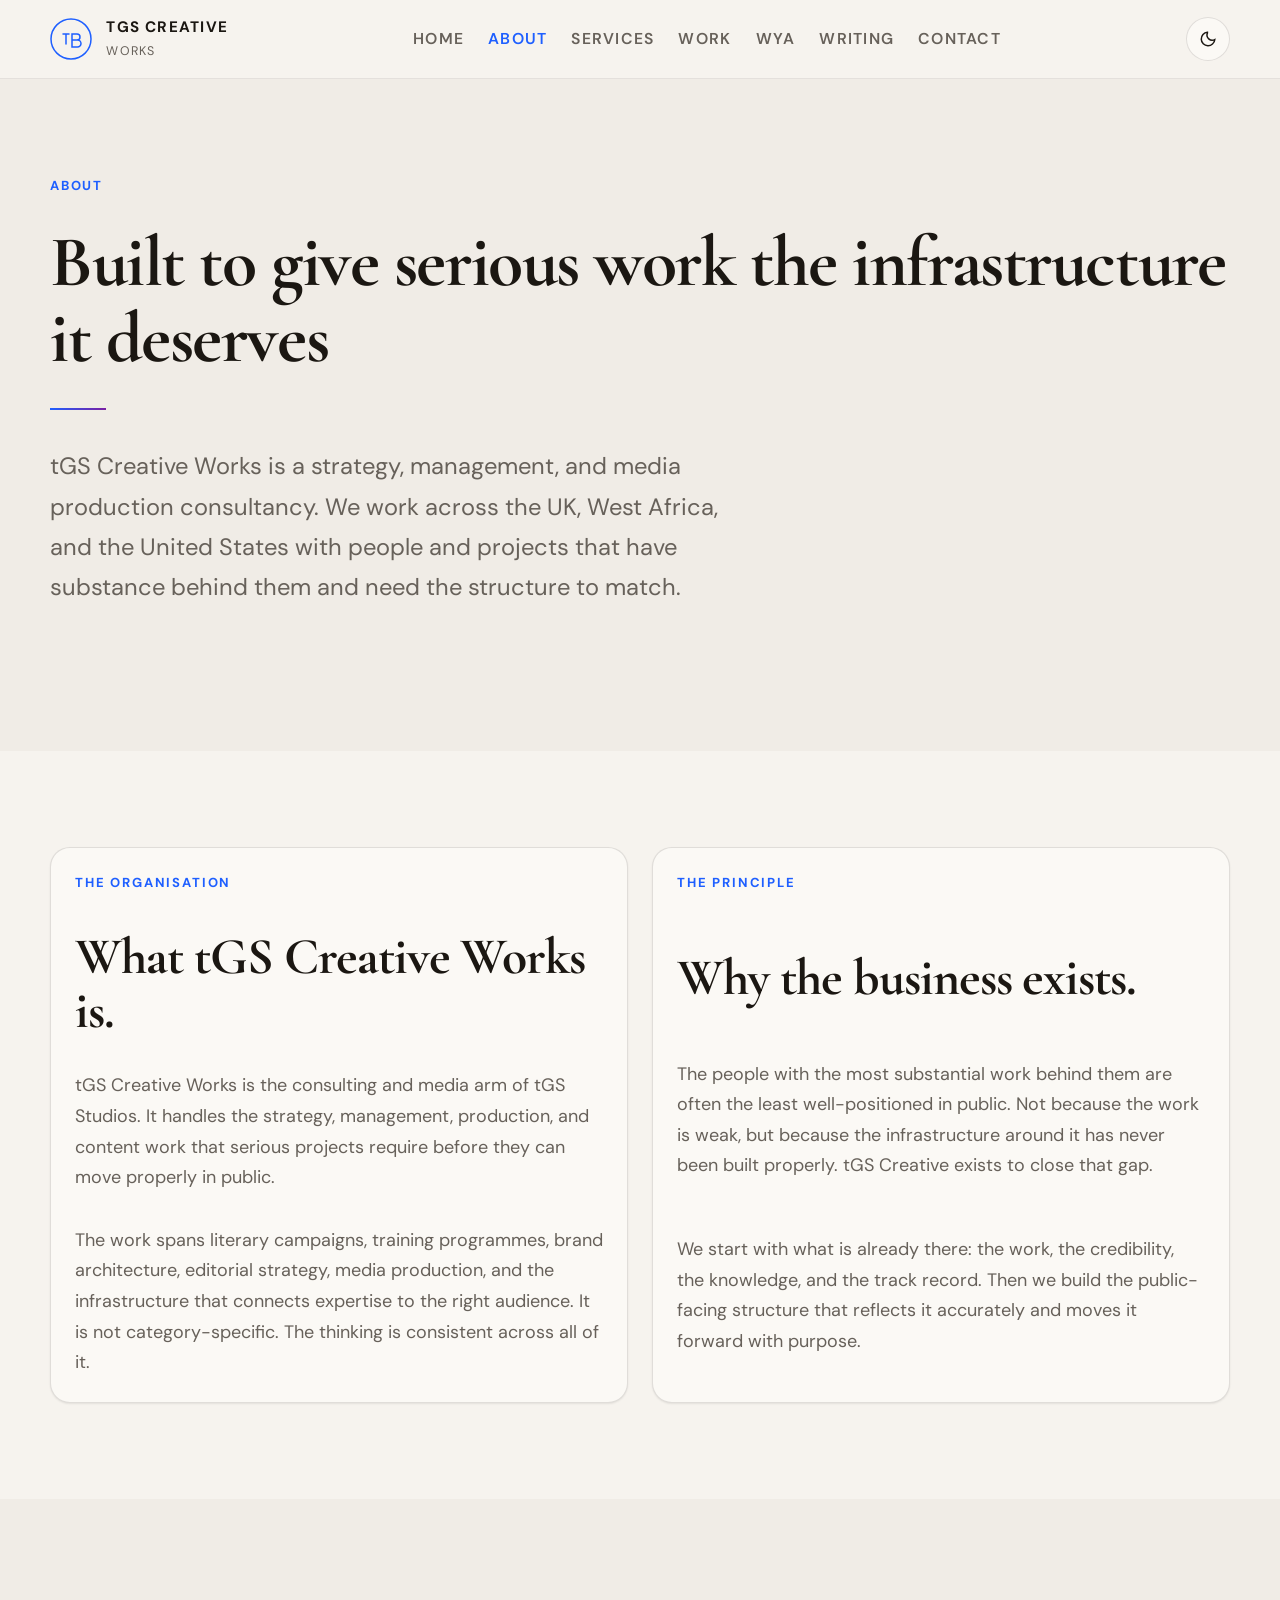
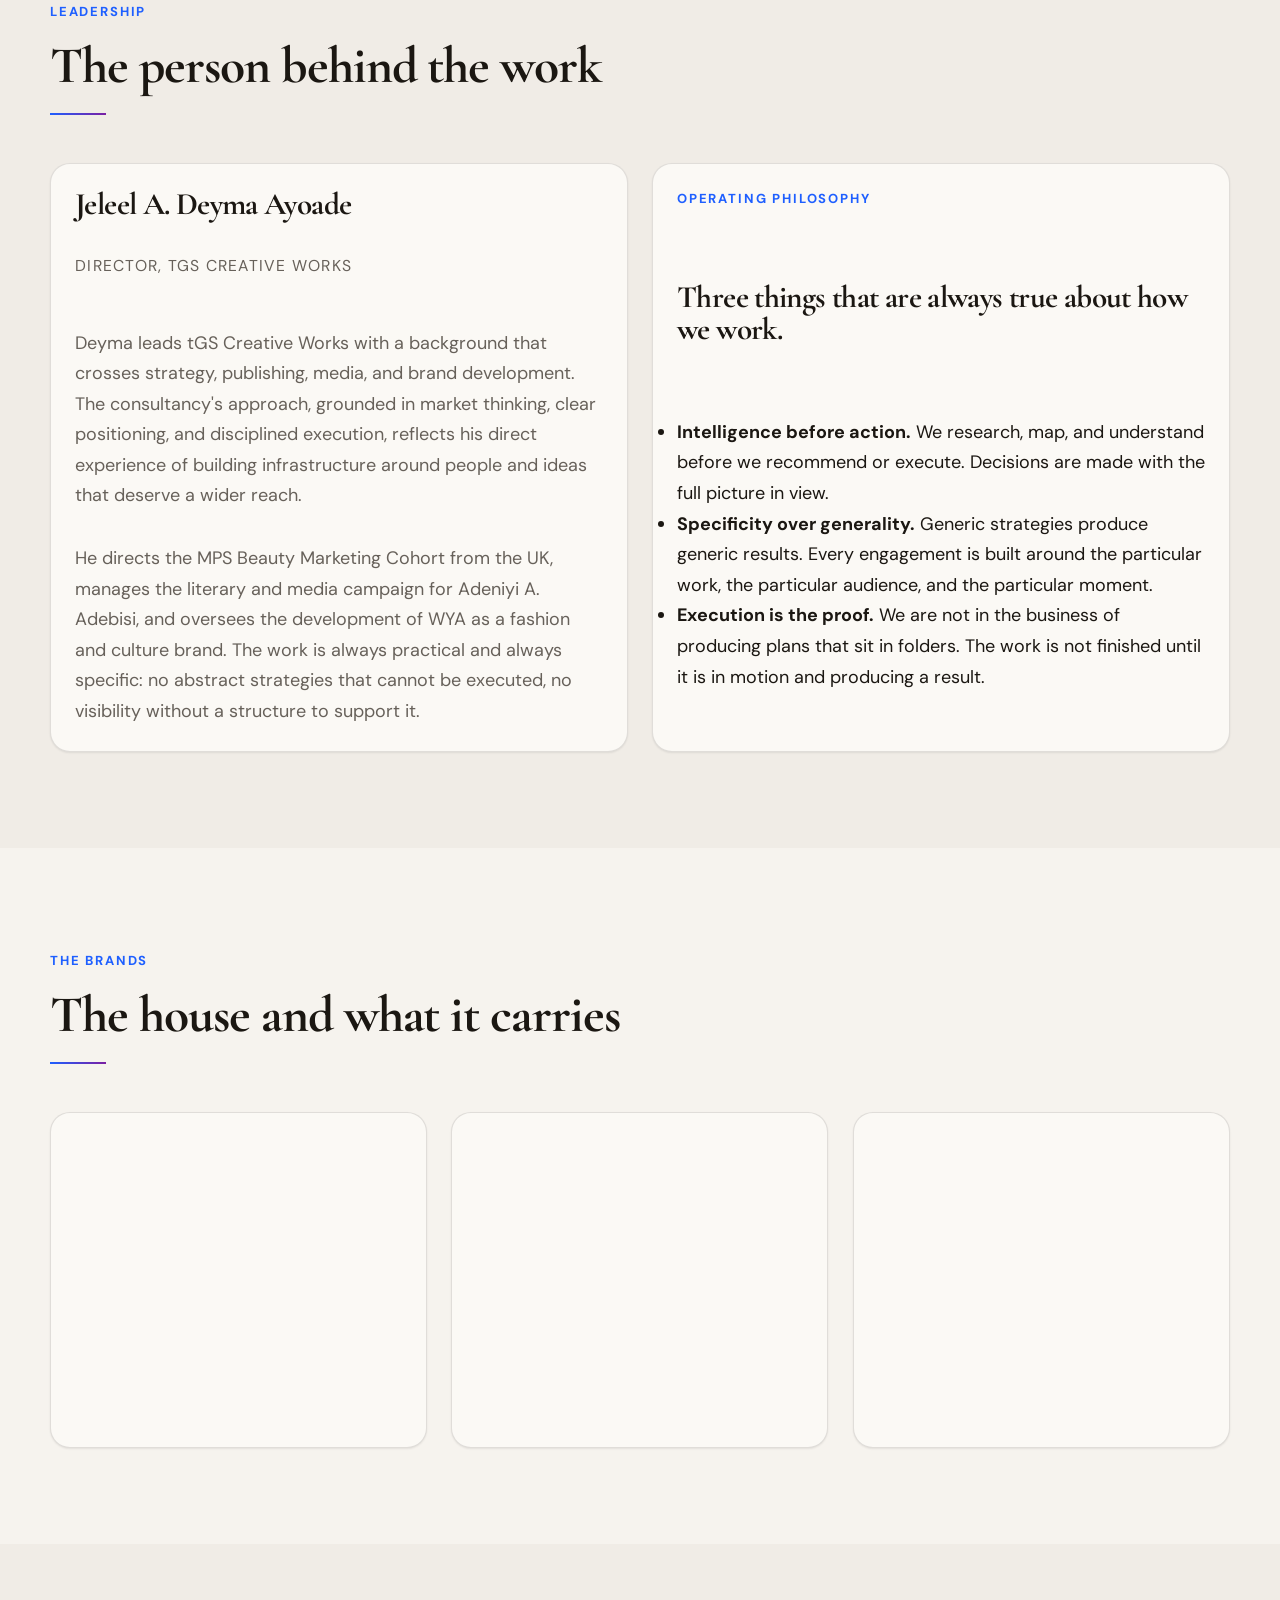
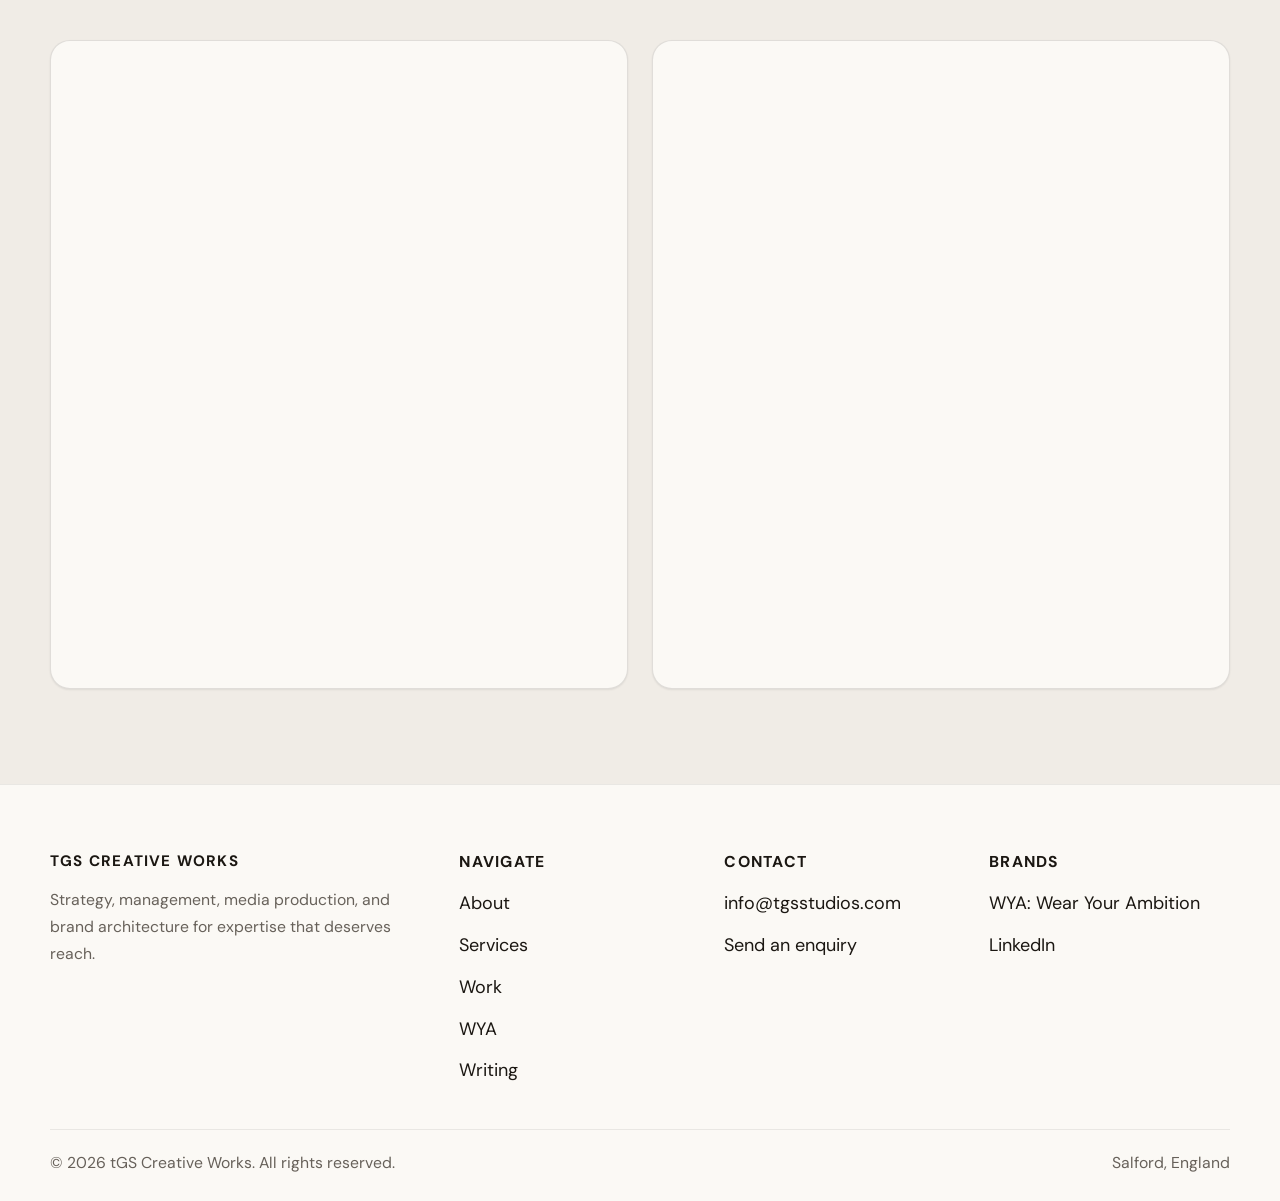
==== about.html @ 70ddad69 "Update about.html" ====
<!DOCTYPE html>
<html lang="en" data-theme="light">
<head>
  <meta charset="UTF-8">
  <meta name="viewport" content="width=device-width, initial-scale=1.0">
  <title>About — tGS Creative Works</title>
  <meta name="description" content="tGS Creative Works is a strategy, management, and media production consultancy built around serious work that deserves serious infrastructure.">
  <link rel="preconnect" href="https://fonts.googleapis.com">
  <link rel="preconnect" href="https://fonts.gstatic.com" crossorigin>
  <link href="https://fonts.googleapis.com/css2?family=Cormorant+Garamond:ital,wght@0,400;0,600;1,400&family=DM+Sans:wght@400;500;700&display=swap" rel="stylesheet">
  <link rel="stylesheet" href="style.css">
  <link rel="stylesheet" href="responsive.css">
</head>
<body>

  <a class="skip-link" href="#main">Skip to main content</a>

  <header class="site-header">
    <div class="container">
      <div class="nav-shell">
        <a class="brand" href="index.html" aria-label="tGS Creative Works home">
          <svg class="brand-mark" viewBox="0 0 42 42" fill="none" aria-hidden="true">
            <circle cx="21" cy="21" r="20" stroke="currentColor" stroke-width="1.5"/>
            <path d="M13 16h6M16 16v10M22 16h5a3 3 0 010 6h-5v-6zM22 22h5.5a3.5 3.5 0 010 7H22v-7z" stroke="currentColor" stroke-width="1.5" stroke-linecap="round"/>
          </svg>
          <div class="brand-text">
            <strong>tGS Creative</strong>
            <span>Works</span>
          </div>
        </a>
        <nav class="main-nav" data-site-nav aria-label="Primary navigation">
          <a href="index.html">Home</a>
          <a href="about.html" aria-current="page">About</a>
          <a href="services.html">Services</a>
          <a href="work.html">Work</a>
          <a href="wya.html">WYA</a>
          <a href="blog.html">Writing</a>
          <a href="contact.html">Contact</a>
        </nav>
        <div class="nav-row">
          <button class="icon-btn" data-theme-toggle aria-label="Toggle dark mode">
            <svg width="18" height="18" viewBox="0 0 24 24" fill="none" stroke="currentColor" stroke-width="2"><circle cx="12" cy="12" r="5"/><path d="M12 1v2M12 21v2M4.22 4.22l1.42 1.42M18.36 18.36l1.42 1.42M1 12h2M21 12h2M4.22 19.78l1.42-1.42M18.36 5.64l1.42-1.42"/></svg>
          </button>
          <button class="menu-toggle" data-menu-toggle aria-expanded="false" aria-label="Open menu">
            <svg width="20" height="20" viewBox="0 0 24 24" fill="none" stroke="currentColor" stroke-width="2"><line x1="3" y1="6" x2="21" y2="6"/><line x1="3" y1="12" x2="21" y2="12"/><line x1="3" y1="18" x2="21" y2="18"/></svg>
          </button>
        </div>
      </div>
    </div>
  </header>

  <main id="main">

    <section class="section surface-alt">
      <div class="container">
        <div class="section-head reveal">
          <span class="eyebrow">About</span>
          <h1>Built to give serious work the infrastructure it deserves</h1>
          <div class="divider"></div>
          <p class="lead">tGS Creative Works is a strategy, management, and media production consultancy. We work across the UK, West Africa, and the United States with people and projects that have substance behind them and need the structure to match.</p>
        </div>
      </div>
    </section>

    <section class="section">
      <div class="container">
        <div class="work-grid reveal">
          <div class="case-panel">
            <span class="eyebrow">The Organisation</span>
            <h2>What tGS Creative Works is.</h2>
            <p>tGS Creative Works is the consulting and media arm of tGS Studios. It handles the strategy, management, production, and content work that serious projects require before they can move properly in public.</p>
            <p>The work spans literary campaigns, training programmes, brand architecture, editorial strategy, media production, and the infrastructure that connects expertise to the right audience. It is not category-specific. The thinking is consistent across all of it.</p>
          </div>
          <div class="case-panel">
            <span class="eyebrow">The Principle</span>
            <h2>Why the business exists.</h2>
            <p>The people with the most substantial work behind them are often the least well-positioned in public. Not because the work is weak, but because the infrastructure around it has never been built properly. tGS Creative exists to close that gap.</p>
            <p>We start with what is already there: the work, the credibility, the knowledge, and the track record. Then we build the public-facing structure that reflects it accurately and moves it forward with purpose.</p>
          </div>
        </div>
      </div>
    </section>

    <section class="section surface-alt">
      <div class="container">
        <div class="reveal" style="margin-bottom: var(--space-12);">
          <span class="eyebrow">Leadership</span>
          <h2>The person behind the work</h2>
          <div class="divider"></div>
        </div>
        <div class="work-grid reveal">
          <div class="case-panel">
            <h3>Jeleel A. Deyma Ayoade</h3>
            <p style="font-size:var(--text-sm); color:var(--color-text-muted); text-transform:uppercase; letter-spacing:0.08em; margin-bottom:var(--space-4);">Director, tGS Creative Works</p>
            <p>Deyma leads tGS Creative Works with a background that crosses strategy, publishing, media, and brand development. The consultancy's approach, grounded in market thinking, clear positioning, and disciplined execution, reflects his direct experience of building infrastructure around people and ideas that deserve a wider reach.</p>
            <p>He directs the MPS Beauty Marketing Cohort from the UK, manages the literary and media campaign for Adeniyi A. Adebisi, and oversees the development of WYA as a fashion and culture brand. The work is always practical and always specific: no abstract strategies that cannot be executed, no visibility without a structure to support it.</p>
          </div>
          <div class="case-panel">
            <span class="eyebrow">Operating Philosophy</span>
            <h3>Three things that are always true about how we work.</h3>
            <ul class="service-list" style="margin-top:var(--space-4);">
              <li><strong>Intelligence before action.</strong> We research, map, and understand before we recommend or execute. Decisions are made with the full picture in view.</li>
              <li><strong>Specificity over generality.</strong> Generic strategies produce generic results. Every engagement is built around the particular work, the particular audience, and the particular moment.</li>
              <li><strong>Execution is the proof.</strong> We are not in the business of producing plans that sit in folders. The work is not finished until it is in motion and producing a result.</li>
            </ul>
          </div>
        </div>
      </div>
    </section>

    <section class="section">
      <div class="container">
        <div class="reveal" style="margin-bottom: var(--space-12);">
          <span class="eyebrow">The Brands</span>
          <h2>The house and what it carries</h2>
          <div class="divider"></div>
        </div>
        <div class="cards-3 reveal">
          <article class="post-card">
            <span class="eyebrow">The Consultancy</span>
            <h3>tGS Creative Works</h3>
            <p>Strategy, management, media production, and content infrastructure. The arm that builds the platform around the work and moves it into the right rooms.</p>
            <a href="services.html" class="card-link">See what we offer ›</a>
          </article>
          <article class="post-card">
            <span class="eyebrow">The Label</span>
            <h3>WYA: Wear Your Ambition</h3>
            <p>A fashion label built around one principle: execute. The philosophy is direct and self-defining. The standard is set by the person wearing it.</p>
            <a href="wya.html" class="card-link">Enter WYA ›</a>
          </article>
          <article class="post-card">
            <span class="eyebrow">The Writing</span>
            <h3>Essays and editorial</h3>
            <p>Long-form thinking on strategy, authority, markets, and the infrastructure behind serious work. Written from inside the practice, not outside it.</p>
            <a href="blog.html" class="card-link">Read the writing ›</a>
          </article>
        </div>
      </div>
    </section>

    <section class="section surface-alt">
      <div class="container">
        <div class="work-grid reveal">
          <div class="case-panel">
            <span class="eyebrow">Where We Operate</span>
            <h2>UK, West Africa, and the United States.</h2>
            <p>tGS Creative Works is based in Salford, England. Active engagements are currently running across the UK, Nigeria, and the United States, with the capacity to work in any context where strategy, management, or media production is needed.</p>
            <p>The work is not geography-dependent. The thinking travels.</p>
          </div>
          <div class="case-panel">
            <span class="eyebrow">Working With Us</span>
            <h2>A small number of engagements. Serious attention.</h2>
            <p>tGS Creative Works does not take on a large volume of clients at any one time. This is deliberate. The quality of the thinking and the depth of the engagement matter more than the quantity of the work.</p>
            <p>If you have a project that needs this kind of attention, the best first step is a direct conversation about the work, the goal, and what needs to change.</p>
            <a href="contact.html" class="btn btn-primary" style="margin-top:var(--space-6); display:inline-block;">Start that conversation</a>
          </div>
        </div>
      </div>
    </section>

  </main>

  <footer class="site-footer surface">
    <div class="container">
      <div class="footer-grid">
        <div class="footer-col">
          <strong style="display:block; margin-bottom:var(--space-3); font-size:0.95rem; letter-spacing:0.08em; text-transform:uppercase;">tGS Creative Works</strong>
          <p style="font-size:var(--text-sm);">Strategy, management, media production, and brand architecture for expertise that deserves reach.</p>
        </div>
        <div class="footer-col">
          <strong style="display:block; margin-bottom:var(--space-3); font-size:var(--text-sm); text-transform:uppercase; letter-spacing:0.08em;">Navigate</strong>
          <a href="about.html">About</a>
          <a href="services.html">Services</a>
          <a href="work.html">Work</a>
          <a href="wya.html">WYA</a>
          <a href="blog.html">Writing</a>
        </div>
        <div class="footer-col">
          <strong style="display:block; margin-bottom:var(--space-3); font-size:var(--text-sm); text-transform:uppercase; letter-spacing:0.08em;">Contact</strong>
          <a href="mailto:info@tgsstudios.com">info@tgsstudios.com</a>
          <a href="contact.html">Send an enquiry</a>
        </div>
        <div class="footer-col">
          <strong style="display:block; margin-bottom:var(--space-3); font-size:var(--text-sm); text-transform:uppercase; letter-spacing:0.08em;">Brands</strong>
          <a href="wya.html">WYA: Wear Your Ambition</a>
          <a href="https://www.linkedin.com/company/118834600" target="_blank" rel="noopener noreferrer">LinkedIn</a>
        </div>
      </div>
      <div class="footer-base">
        <p>&#169; <span data-year></span> tGS Creative Works. All rights reserved.</p>
        <p>Salford, England</p>
      </div>
    </div>
  </footer>

  <script src="business-data.js" defer></script>
</body>
</html>
---- style.css ----
:root,
[data-theme="light"] {
  --text-xs: clamp(0.75rem, 0.72rem + 0.12vw, 0.875rem);
  --text-sm: clamp(0.875rem, 0.84rem + 0.18vw, 1rem);
  --text-base: clamp(1rem, 0.97rem + 0.2vw, 1.125rem);
  --text-lg: clamp(1.125rem, 1rem + 0.6vw, 1.5rem);
  --text-xl: clamp(1.5rem, 1.2rem + 1.1vw, 2.25rem);
  --text-2xl: clamp(2rem, 1.3rem + 2.4vw, 3.75rem);
  --text-3xl: clamp(2.6rem, 1.3rem + 4vw, 5.2rem);

  --space-1: 0.25rem;
  --space-2: 0.5rem;
  --space-3: 0.75rem;
  --space-4: 1rem;
  --space-5: 1.25rem;
  --space-6: 1.5rem;
  --space-8: 2rem;
  --space-10: 2.5rem;
  --space-12: 3rem;
  --space-16: 4rem;
  --space-20: 5rem;
  --space-24: 6rem;

  --color-bg: #f6f3ee;
  --color-surface: #fbf9f5;
  --color-surface-2: #f0ece6;
  --color-surface-alt: #ebe4db;
  --color-text: #1b1712;
  --color-text-muted: #67615a;
  --color-text-faint: #8c857d;
  --color-border: rgba(27, 23, 18, 0.12);
  --color-divider: rgba(27, 23, 18, 0.08);
  
  /* New Brand Colors - Electric Blue & Deep Purple */
  --color-primary: #1E5FFF;
  --color-primary-hover: #0D47A1;
  --color-primary-soft: #D4E4FF;
  --color-secondary: #7B1FA2;
  --color-secondary-hover: #5B0E7D;
  --color-secondary-soft: #E8D4F0;
  
  /* Depth & Stealth - Charcoal/Gray */
  --color-depth: #2A2A2A;
  --color-depth-light: #3A3A3A;
  
  --color-ink: #0D0D0D;
  --color-success: #2d6a4f;
  --shadow-sm: 0 1px 2px rgba(13, 13, 13, 0.08);
  --shadow-md: 0 12px 28px rgba(13, 13, 13, 0.12);
  --shadow-lg: 0 28px 70px rgba(13, 13, 13, 0.16);
  --shadow-depth: 0 20px 40px rgba(13, 13, 13, 0.2), inset 0 1px 0 rgba(255, 255, 255, 0.1);
  --radius-sm: 0.4rem;
  --radius-md: 0.85rem;
  --radius-lg: 1.25rem;
  --radius-xl: 1.75rem;
  --radius-full: 999px;
  --content: 1180px;
  --content-narrow: 760px;
  --font-display: 'Cormorant Garamond', Georgia, serif;
  --font-body: 'DM Sans', Inter, sans-serif;
  --transition: 180ms cubic-bezier(0.16, 1, 0.3, 1);
}

[data-theme="dark"] {
  --color-bg: #0A0A0A;
  --color-surface: #141414;
  --color-surface-2: #1F1F1F;
  --color-surface-alt: #282828;
  --color-text: #F5F5F5;
  --color-text-muted: #B8B8B8;
  --color-text-faint: #808080;
  --color-border: rgba(245, 245, 245, 0.12);
  --color-divider: rgba(245, 245, 245, 0.08);
  
  /* Vibrant in Dark Mode */
  --color-primary: #4A8FFF;
  --color-primary-hover: #6BA3FF;
  --color-primary-soft: rgba(74, 143, 255, 0.15);
  --color-secondary: #A855C4;
  --color-secondary-hover: #C084D9;
  --color-secondary-soft: rgba(168, 85, 196, 0.15);
  
  /* Charcoal for depth */
  --color-depth: #1A1A1A;
  --color-depth-light: #242424;
  
  --color-ink: #F5F5F5;
  --shadow-sm: 0 1px 2px rgba(0, 0, 0, 0.4);
  --shadow-md: 0 14px 34px rgba(0, 0, 0, 0.5);
  --shadow-lg: 0 28px 74px rgba(0, 0, 0, 0.6);
  --shadow-depth: 0 20px 40px rgba(0, 0, 0, 0.7), inset 0 1px 0 rgba(255, 255, 255, 0.08);
}

* { box-sizing: border-box; margin: 0; padding: 0; }
html { scroll-behavior: smooth; }
body {
  min-height: 100vh;
  background: var(--color-bg);
  color: var(--color-text);
  font-family: var(--font-body);
  font-size: var(--text-base);
  line-height: 1.7;
  -webkit-font-smoothing: antialiased;
  text-rendering: optimizeLegibility;
}
img, svg { display: block; max-width: 100%; }
a { color: inherit; text-decoration: none; }
button, input, select, textarea { font: inherit; color: inherit; }
button { border: 0; background: none; cursor: pointer; }
input, textarea, select {
  width: 100%;
  border: 1px solid var(--color-border);
  background: var(--color-surface);
  border-radius: var(--radius-md);
  padding: 0.95rem 1rem;
}
textarea { min-height: 160px; resize: vertical; }
:focus-visible {
  outline: 2px solid var(--color-primary);
  outline-offset: 3px;
}
::selection {
  background: color-mix(in srgb, var(--color-primary) 25%, transparent);
}

.skip-link {
  position: absolute;
  left: -999px;
  top: var(--space-4);
  background: var(--color-ink);
  color: var(--color-bg);
  padding: var(--space-3) var(--space-4);
  z-index: 1000;
}
.skip-link:focus { left: var(--space-4); }

.container {
  width: min(calc(100% - 2rem), var(--content));
  margin-inline: auto;
}
.narrow { width: min(calc(100% - 2rem), var(--content-narrow)); margin-inline: auto; }
.section { padding: clamp(var(--space-16), 10vw, var(--space-24)) 0; }
.section-tight { padding: clamp(var(--space-10), 7vw, var(--space-16)) 0; }
.surface { background: var(--color-surface); }
.surface-alt { background: var(--color-surface-2); }
.grid { display: grid; gap: var(--space-8); }
.eyebrow {
  display: inline-block;
  margin-bottom: var(--space-4);
  font-size: var(--text-xs);
  letter-spacing: 0.14em;
  text-transform: uppercase;
  color: var(--color-primary);
  font-weight: 700;
}
.display, h1, h2, h3, h4 {
  font-family: var(--font-display);
  line-height: 1.05;
  letter-spacing: -0.02em;
}
h1 { font-size: var(--text-3xl); }
h2 { font-size: var(--text-2xl); }
h3 { font-size: clamp(1.4rem, 1.15rem + 1vw, 2rem); }
h4 { font-size: 1.15rem; }
p { max-width: 70ch; color: var(--color-text-muted); }
.lead { font-size: var(--text-lg); max-width: 42rem; }
.muted { color: var(--color-text-muted); }
.faint { color: var(--color-text-faint); }
.text-ink { color: var(--color-text); }
.divider {
  width: 3.5rem;
  height: 2px;
  background: linear-gradient(90deg, var(--color-primary), var(--color-secondary));
  margin: var(--space-5) 0 var(--space-6);
}

.site-header {
  position: sticky;
  top: 0;
  z-index: 40;
  border-bottom: 1px solid var(--color-divider);
  background: color-mix(in srgb, var(--color-bg) 88%, transparent);
  backdrop-filter: blur(14px);
}
.nav-shell {
  display: flex;
  align-items: center;
  justify-content: space-between;
  min-height: 78px;
  gap: var(--space-5);
}
.brand {
  display: inline-flex;
  align-items: center;
  gap: 0.9rem;
  color: var(--color-text);
}
.brand-mark {
  width: 42px;
  height: 42px;
  color: var(--color-primary);
  flex: 0 0 auto;
}
.brand-text strong {
  display: block;
  font-size: 0.95rem;
  letter-spacing: 0.08em;
  text-transform: uppercase;
}
.brand-text span {
  display: block;
  font-size: 0.78rem;
  color: var(--color-text-muted);
  letter-spacing: 0.1em;
  text-transform: uppercase;
}
.nav-row {
  display: flex;
  align-items: center;
  gap: var(--space-4);
}
.main-nav {
  display: flex;
  align-items: center;
  gap: clamp(0.75rem, 2vw, 1.5rem);
}
.main-nav a {
  font-size: var(--text-sm);
  letter-spacing: 0.08em;
  text-transform: uppercase;
  color: var(--color-text-muted);
  font-weight: 600;
}
.main-nav a[aria-current="page"],
.main-nav a:hover { color: var(--color-primary); }
.icon-btn,
.menu-toggle {
  display: inline-flex;
  align-items: center;
  justify-content: center;
  width: 44px;
  height: 44px;
  border-radius: var(--radius-full);
  border: 1px solid var(--color-border);
  background: var(--color-surface);
}
.menu-toggle { display: none; }

.btn-row { display: flex; gap: var(--space-4); flex-wrap: wrap; }
.btn {
  display: inline-flex;
  align-items: center;
  justify-content: center;
  gap: 0.6rem;
  min-height: 48px;
  padding: 0.85rem 1.35rem;
  border-radius: var(--radius-full);
  border: 1px solid transparent;
  font-size: var(--text-sm);
  letter-spacing: 0.08em;
  text-transform: uppercase;
  font-weight: 700;
  transition: transform var(--transition), background var(--transition), border-color var(--transition), color var(--transition), box-shadow var(--transition);
}
.btn:hover { transform: translateY(-2px); }
.btn-primary {
  background: linear-gradient(135deg, var(--color-primary), var(--color-secondary));
  color: #fff;
  box-shadow: 0 10px 25px rgba(30, 95, 255, 0.2);
}
.btn-primary:hover { 
  box-shadow: 0 15px 35px rgba(30, 95, 255, 0.3);
}
.btn-secondary {
  border-color: var(--color-border);
  background: var(--color-surface);
  color: var(--color-text);
}
.btn-secondary:hover {
  border-color: var(--color-primary);
  color: var(--color-primary);
}
.btn-ghost {
  padding-inline: 0;
  min-height: auto;
  border-radius: 0;
  border: 0;
  color: var(--color-primary);
}

.hero {
  position: relative;
  overflow: clip;
}
.hero::before {
  content: "";
  position: absolute;
  inset: 0;
  background:
    radial-gradient(circle at top right, color-mix(in srgb, var(--color-primary) 12%, transparent), transparent 34%),
    radial-gradient(circle at bottom left, color-mix(in srgb, var(--color-secondary) 8%, transparent), transparent 40%),
    linear-gradient(135deg, transparent 30%, color-mix(in srgb, var(--color-primary) 6%, transparent) 100%);
  pointer-events: none;
}
.hero-inner {
  display: grid;
  grid-template-columns: 1.15fr 0.85fr;
  gap: clamp(var(--space-8), 5vw, var(--space-16));
  align-items: end;
}
.hero-copy p:last-of-type { margin-bottom: var(--space-8); }
.hero-card,
.card,
.panel,
.quote-panel,
.case-panel,
.contact-card,
.value-card,
.post-card,
.brand-card,
.info-card,
.season-card,
.practice-card {
  border: 1px solid var(--color-border);
  border-radius: var(--radius-lg);
  background: var(--color-surface);
  box-shadow: var(--shadow-sm);
  transition: box-shadow var(--transition), border-color var(--transition), transform var(--transition);
}
.hero-card:hover,
.card:hover,
.panel:hover,
.case-panel:hover,
.post-card:hover,
.brand-card:hover,
.season-card:hover,
.practice-card:hover {
  border-color: var(--color-primary);
  box-shadow: var(--shadow-depth);
  transform: translateY(-4px);
}
.hero-card {
  padding: var(--space-8);
  display: grid;
  gap: var(--space-5);
}
.hero-tag {
  display: inline-flex;
  width: fit-content;
  padding: 0.4rem 0.75rem;
  border-radius: var(--radius-full);
  background: var(--color-primary-soft);
  color: var(--color-primary);
  font-size: var(--text-xs);
  letter-spacing: 0.12em;
  text-transform: uppercase;
  font-weight: 700;
}
.stat-grid {
  display: grid;
  grid-template-columns: repeat(3, 1fr);
  gap: var(--space-4);
  padding-top: var(--space-5);
  border-top: 1px solid var(--color-divider);
}
.stat-grid strong {
  display: block;
  font-family: var(--font-display);
  font-size: 2rem;
  color: var(--color-primary);
}
.stat-grid span {
  font-size: var(--text-xs);
  color: var(--color-text-faint);
  letter-spacing: 0.08em;
  text-transform: uppercase;
}

.section-head {
  display: grid;
  gap: var(--space-3);
  margin-bottom: clamp(var(--space-8), 6vw, var(--space-12));
}
.section-head p { max-width: 44rem; }
.cards-3,
.cards-2,
.work-grid,
.footer-grid,
.posts-grid,
.contact-grid,
.metrics-grid,
.values-grid,
.brand-grid,
.service-grid,
.dual-grid,
.seasons-grid,
.practice-grid {
  display: grid;
  gap: var(--space-6);
}
.cards-3 { grid-template-columns: repeat(3, minmax(0, 1fr)); }
.cards-2,
.work-grid,
.contact-grid,
.dual-grid,
.brand-grid,
.service-grid { grid-template-columns: repeat(2, minmax(0, 1fr)); }
.metrics-grid { grid-template-columns: repeat(3, minmax(0, 1fr)); }
.values-grid { grid-template-columns: repeat(3, minmax(0, 1fr)); }
.posts-grid { grid-template-columns: repeat(3, minmax(0, 1fr)); }
.seasons-grid { grid-template-columns: repeat(auto-fit, minmax(320px, 1fr)); }
.practice-grid { grid-template-columns: repeat(2, minmax(0, 1fr)); }
.footer-grid { grid-template-columns: 1.6fr 1fr 1fr 1fr; }
.card,
.panel,
.case-panel,
.contact-card,
.value-card,
.post-card,
.brand-card,
.info-card,
.season-card,
.practice-card { padding: var(--space-6); }
.card-number,
.metric-number,
.season-number {
  display: block;
  margin-bottom: var(--space-2);
  background: linear-gradient(135deg, var(--color-primary), var(--color-secondary));
  -webkit-background-clip: text;
  -webkit-text-fill-color: transparent;
  background-clip: text;
  font-family: var(--font-display);
  font-size: 2.5rem;
}
.metric-number { font-size: 3.25rem; }
.season-number { font-size: 3rem; opacity: 0.5; }
.card p,
.panel p,
.case-panel p,
.post-card p,
.brand-card p,
.value-card p,
.info-card p,
.season-card p,
.practice-card p { margin-top: var(--space-3); }
.card-link {
  display: inline-flex;
  align-items: center;
  gap: 0.5rem;
  margin-top: var(--space-4);
  color: var(--color-primary);
  font-size: var(--text-sm);
  letter-spacing: 0.08em;
  text-transform: uppercase;
  font-weight: 700;
  transition: color var(--transition);
}
.card-link:hover { color: var(--color-secondary); }

/* WYA-Specific Styles */
.seasons-intro {
  display: grid;
  gap: var(--space-5);
  margin-top: var(--space-8);
  padding: var(--space-8);
  border: 1px solid var(--color-border);
  border-radius: var(--radius-lg);
  background: color-mix(in srgb, var(--color-primary) 3%, var(--color-surface));
}

.season-card {
  padding: var(--space-8);
  display: grid;
  gap: var(--space-4);
}

.season-header {
  display: grid;
  gap: var(--space-2);
  padding-bottom: var(--space-4);
  border-bottom: 2px solid var(--color-primary);
}

.season-header h3 {
  margin: 0;
  font-size: var(--text-xl);
  color: var(--color-text);
}

.season-tagline {
  color: var(--color-primary);
  font-size: var(--text-sm);
  font-weight: 600;
  letter-spacing: 0.08em;
  text-transform: uppercase;
}

.season-main {
  font-size: var(--text-base);
  color: var(--color-text);
  line-height: 1.8;
  margin: 0;
}

.season-details {
  display: grid;
  gap: var(--space-3);
  padding-top: var(--space-4);
}

.season-intuitive {
  margin: 0;
  color: var(--color-text-muted);
  padding: var(--space-4);
  border-left: 3px solid var(--color-primary);
  background: color-mix(in srgb, var(--color-primary) 5%, var(--color-surface));
  border-radius: 0 var(--radius-md) var(--radius-md) 0;
}

.season-intuitive strong {
  color: var(--color-text);
}

.season-simplified {
  margin: 0;
  color: var(--color-text-faint);
  font-size: var(--text-sm);
}

.season-simplified em {
  color: var(--color-primary);
  font-style: normal;
  font-weight: 600;
}

.practice-card {
  padding: var(--space-6);
  display: grid;
  gap: var(--space-3);
}

.practice-card h3 {
  margin: 0;
  color: var(--color-text);
  font-size: var(--text-lg);
}

.practice-card p {
  margin: 0;
}

.insight-strip {
  border-top: 1px solid var(--color-divider);
  border-bottom: 1px solid var(--color-divider);
  background: var(--color-surface);
}
.metric { text-align: center; padding: var(--space-6); }
.metric span { color: var(--color-text-faint); font-size: var(--text-sm); text-transform: uppercase; letter-spacing: 0.08em; }

.page-hero {
  padding: clamp(var(--space-16), 9vw, var(--space-24)) 0 var(--space-12);
  border-bottom: 1px solid var(--color-divider);
}
.page-hero p { max-width: 46rem; }

.split-copy {
  display: grid;
  gap: var(--space-5);
  align-content: start;
}
.quote-panel {
  padding: clamp(var(--space-8), 5vw, var(--space-12));
  background: linear-gradient(180deg, var(--color-surface), var(--color-surface-2));
  border: 2px solid var(--color-border);
}
.quote-panel blockquote {
  font-family: var(--font-display);
  font-size: clamp(1.8rem, 1.3rem + 2vw, 2.8rem);
  line-height: 1.2;
  color: var(--color-text);
}
.quote-panel footer {
  margin-top: var(--space-4);
  color: var(--color-text-faint);
  text-transform: uppercase;
  letter-spacing: 0.08em;
  font-size: var(--text-xs);
}
.value-list {
  display: grid;
  gap: var(--space-4);
}
.value-list li {
  list-style: none;
  padding: var(--space-4) var(--space-5);
  border-left: 3px solid var(--color-primary);
  background: color-mix(in srgb, var(--color-primary) 7%, var(--color-surface));
  border-radius: 0 var(--radius-md) var(--radius-md) 0;
}
.value-list strong { display: block; color: var(--color-text); margin-bottom: 0.25rem; }

.service-block {
  padding: clamp(var(--space-8), 6vw, var(--space-12));
  border-radius: var(--radius-xl);
  border: 1px solid var(--color-border);
  background: var(--color-surface);
  box-shadow: var(--shadow-sm);
}
.service-block + .service-block { margin-top: var(--space-8); }
.service-top {
  display: grid;
  grid-template-columns: 1.15fr 0.85fr;
  gap: var(--space-8);
  align-items: start;
}
.service-meta {
  display: grid;
  gap: var(--space-4);
}
.callout {
  padding: var(--space-6);
  border-radius: var(--radius-lg);
  background: linear-gradient(180deg, var(--color-surface-2), var(--color-surface));
  border: 1px solid var(--color-border);
}
.callout .label {
  color: var(--color-primary);
  text-transform: uppercase;
  letter-spacing: 0.1em;
  font-size: var(--text-xs);
  font-weight: 700;
}
.callout p:last-child { margin-top: var(--space-3); }

.case-panel {
  display: grid;
  gap: var(--space-5);
}
.case-meta,
.tag-row {
  display: flex;
  gap: var(--space-3);
  flex-wrap: wrap;
}
.tag {
  display: inline-flex;
  align-items: center;
  min-height: 34px;
  padding: 0.35rem 0.75rem;
  border-radius: var(--radius-full);
  background: var(--color-primary-soft);
  color: var(--color-primary);
  font-size: var(--text-xs);
  letter-spacing: 0.08em;
  text-transform: uppercase;
  font-weight: 700;
}
.case-results {
  display: grid;
  grid-template-columns: repeat(4, minmax(0, 1fr));
  gap: var(--space-4);
}
.case-results div {
  padding: var(--space-4);
  border-radius: var(--radius-md);
  background: var(--color-surface-2);
  border: 1px solid var(--color-divider);
}
.case-results strong {
  display: block;
  font-size: 1.65rem;
  color: var(--color-primary);
  font-family: var(--font-display);
}
.case-steps {
  display: grid;
  gap: var(--space-4);
}
.case-steps li {
  list-style: none;
  padding: var(--space-4) 0;
  border-top: 1px solid var(--color-divider);
}
.case-steps li:first-child { border-top: 0; }
.case-steps strong { display: block; color: var(--color-text); margin-bottom: 0.35rem; }

.wya-hero {
  background:
    radial-gradient(circle at top right, color-mix(in srgb, var(--color-primary) 12%, transparent), transparent 36%),
    radial-gradient(circle at bottom left, color-mix(in srgb, var(--color-secondary) 8%, transparent), transparent 40%),
    linear-gradient(180deg, var(--color-bg), var(--color-surface));
}
.manifesto-grid { display: grid; grid-template-columns: repeat(3, minmax(0, 1fr)); gap: var(--space-6); }
.manifesto-item {
  padding: var(--space-6);
  border-radius: var(--radius-lg);
  border: 1px solid var(--color-border);
  background: var(--color-surface);
}
.manifesto-item strong {
  display: block;
  margin-bottom: var(--space-2);
  font-size: var(--text-sm);
  text-transform: uppercase;
  letter-spacing: 0.1em;
  color: var(--color-primary);
}
.newsletter {
  display: grid;
  grid-template-columns: 1.1fr 0.9fr;
  gap: var(--space-8);
  align-items: center;
  padding: clamp(var(--space-8), 6vw, var(--space-12));
  border-radius: var(--radius-xl);
  border: 1px solid var(--color-border);
  background: linear-gradient(180deg, var(--color-surface), var(--color-surface-2));
}
.newsletter-form {
  display: grid;
  grid-template-columns: 1fr auto;
  gap: var(--space-3);
}
.note {
  margin-top: var(--space-3);
  font-size: var(--text-sm);
  color: var(--color-text-faint);
}

.contact-grid { align-items: start; }
.contact-list {
  display: grid;
  gap: var(--space-4);
  margin-top: var(--space-5);
}
.contact-list div {
  padding-bottom: var(--space-4);
  border-bottom: 1px solid var(--color-divider);
}
.contact-list strong {
  display: block;
  margin-bottom: 0.3rem;
  font-size: var(--text-xs);
  letter-spacing: 0.1em;
  text-transform: uppercase;
  color: var(--color-primary);
}
.form-grid { display: grid; gap: var(--space-4); }
.form-grid .two { display: grid; grid-template-columns: repeat(2, minmax(0, 1fr)); gap: var(--space-4); }
.form-note { font-size: var(--text-sm); color: var(--color-text-faint); }

.cta-band {
  padding: clamp(var(--space-8), 5vw, var(--space-12));
  border-radius: var(--radius-xl);
  background: linear-gradient(135deg, var(--color-depth), var(--color-ink));
  color: var(--color-bg);
  display: flex;
  align-items: center;
  justify-content: space-between;
  gap: var(--space-6);
  box-shadow: var(--shadow-depth);
}
.cta-band p { color: color-mix(in srgb, var(--color-bg) 76%, transparent); }
.cta-band .btn-primary { background: linear-gradient(135deg, var(--color-primary), var(--color-secondary)); color: #fff; }
.cta-band .btn-secondary { background: transparent; border-color: rgba(255,255,255,0.25); color: var(--color-bg); }
.cta-band .btn-secondary:hover { border-color: var(--color-primary); color: var(--color-primary); background: rgba(30, 95, 255, 0.1); }

.site-footer {
  padding: var(--space-16) 0 var(--space-6);
  border-top: 1px solid var(--color-divider);
}
.footer-grid {
  padding-bottom: var(--space-8);
  border-bottom: 1px solid var(--color-divider);
}
.footer-col h4 {
  margin-bottom: var(--space-4);
  font-size: var(--text-xs);
  text-transform: uppercase;
  letter-spacing: 0.12em;
  color: var(--color-text-faint);
}
.footer-col a,
.footer-col p { display: block; margin-bottom: 0.7rem; }
.footer-col a:hover { color: var(--color-primary); }
.footer-base {
  padding-top: var(--space-5);
  display: flex;
  justify-content: space-between;
  align-items: center;
  gap: var(--space-4);
  flex-wrap: wrap;
  color: var(--color-text-faint);
  font-size: var(--text-sm);
}

.reveal {
  opacity: 0;
  transform: translateY(22px);
  transition: opacity 600ms ease, transform 600ms ease;
}
.reveal.is-visible {
  opacity: 1;
  transform: translateY(0);
}

@media (max-width: 980px) {
  .hero-inner,
  .service-top,
  .newsletter,
  .cards-2,
  .work-grid,
  .contact-grid,
  .dual-grid,
  .brand-grid,
  .service-grid,
  .footer-grid,
  .posts-grid,
  .values-grid,
  .cards-3,
  .manifesto-grid,
  .metrics-grid,
  .case-results,
  .form-grid .two,
  .practice-grid {
    grid-template-columns: 1fr;
  }
  .footer-grid { gap: var(--space-8); }
  .cta-band { flex-direction: column; align-items: flex-start; }
}

@media (max-width: 760px) {
  .menu-toggle { display: inline-flex; }
  .main-nav {
    position: absolute;
    left: 1rem;
    right: 1rem;
    top: calc(100% + 0.75rem);
    display: none;
    flex-direction: column;
    align-items: stretch;
    background: var(--color-surface);
    border: 1px solid var(--color-border);
    border-radius: var(--radius-lg);
    padding: var(--space-4);
    box-shadow: var(--shadow-lg);
  }
  .main-nav.is-open { display: flex; }
  .nav-row { margin-left: auto; }
  .hide-mobile { display: none; }
  h1 { font-size: clamp(2.5rem, 11vw, 4rem); }
  .hero-card,
  .card,
  .panel,
  .case-panel,
  .contact-card,
  .post-card,
  .brand-card,
  .service-block,
  .manifesto-item,
  .newsletter,
  .quote-panel,
  .info-card,
  .callout,
  .season-card,
  .practice-card { padding: var(--space-5); }
  .newsletter-form { grid-template-columns: 1fr; }
  .seasons-grid { grid-template-columns: 1fr; }
}

@media (prefers-reduced-motion: reduce) {
  html { scroll-behavior: auto; }
  *, *::before, *::after { animation-duration: 0.01ms !important; transition-duration: 0.01ms !important; }
  .reveal { opacity: 1; transform: none; }
}
---- responsive.css ----
.hero-copy,
.section-head,
.split-copy,
.service-meta,
.contact-card,
.case-panel,
.post-card,
.brand-card,
.value-card,
.info-card {
  content-visibility: auto;
  contain-intrinsic-size: 1px 500px;
}

@media (min-width: 1200px) {
  .hero-inner { min-height: 68vh; }
}

@media (max-width: 540px) {
  .btn-row { width: 100%; }
  .btn { width: 100%; }
  .stat-grid { grid-template-columns: 1fr; }
  .nav-shell { min-height: 72px; }
}
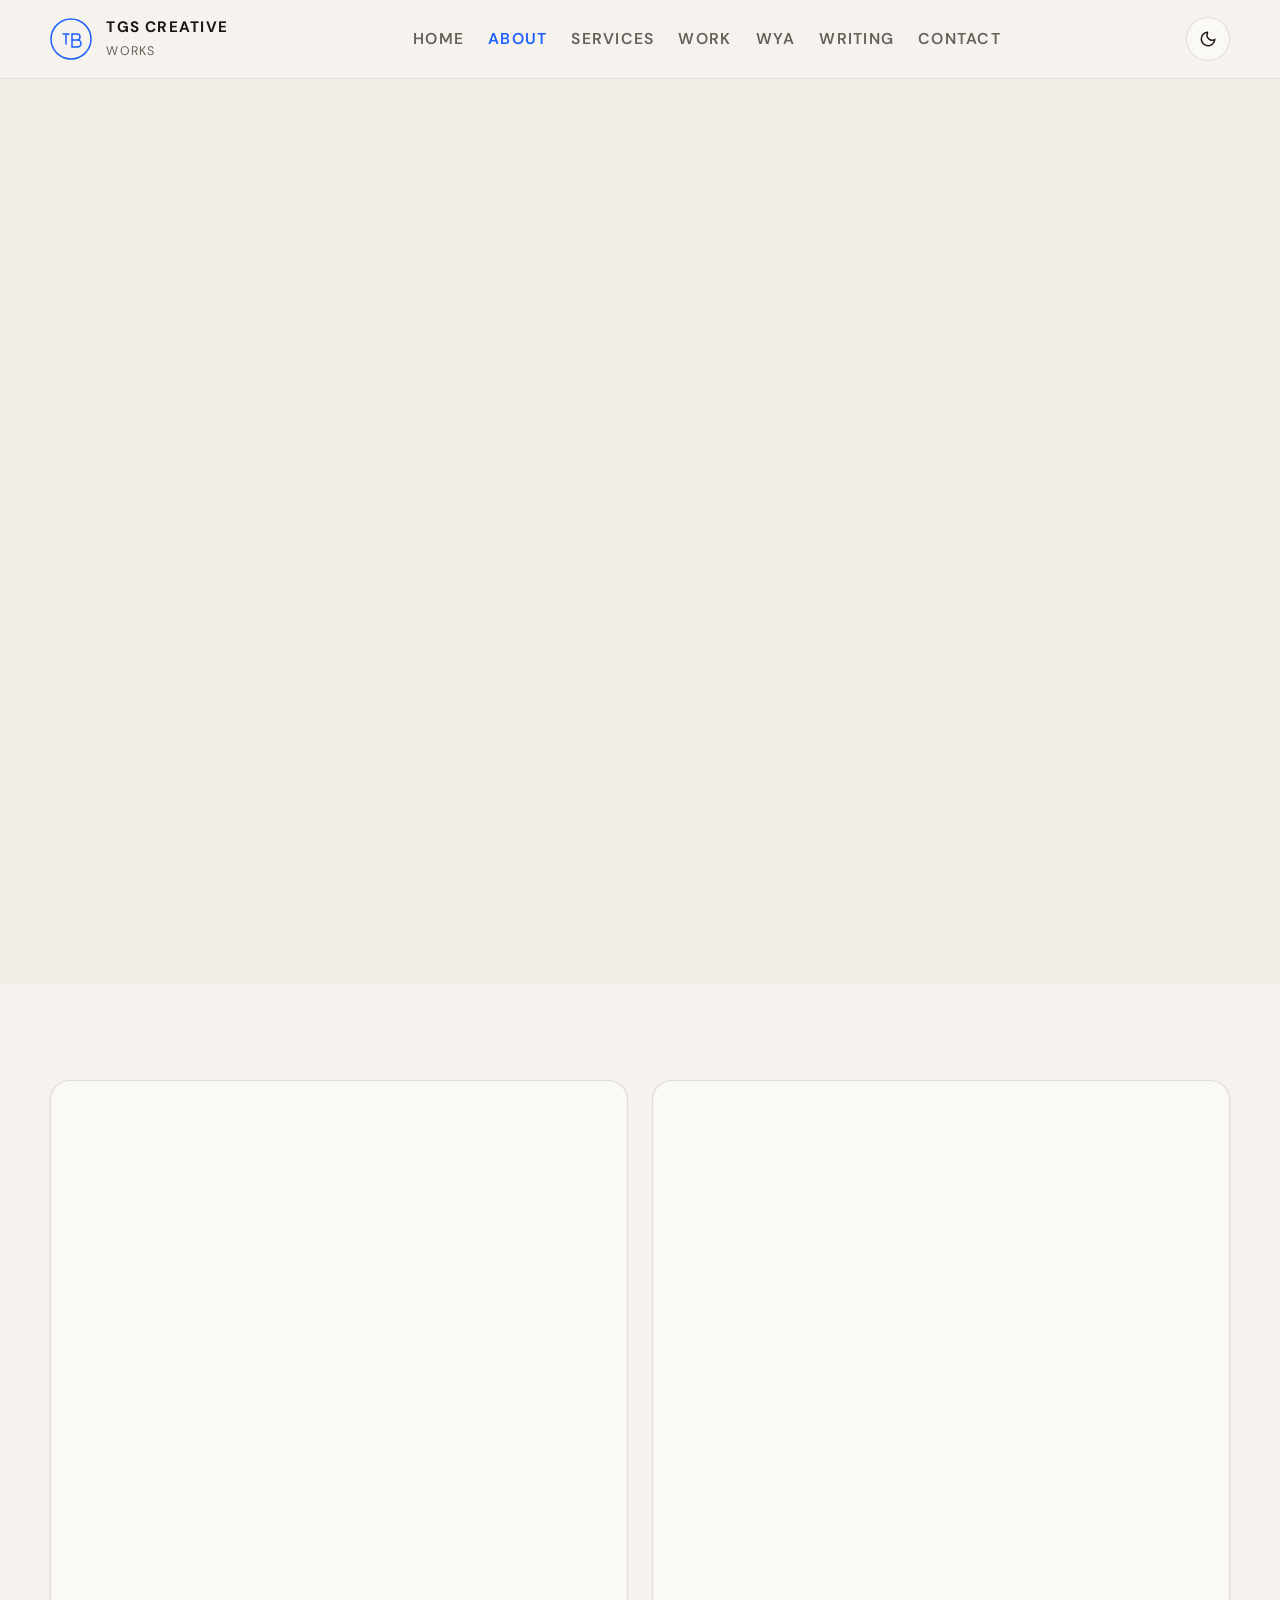
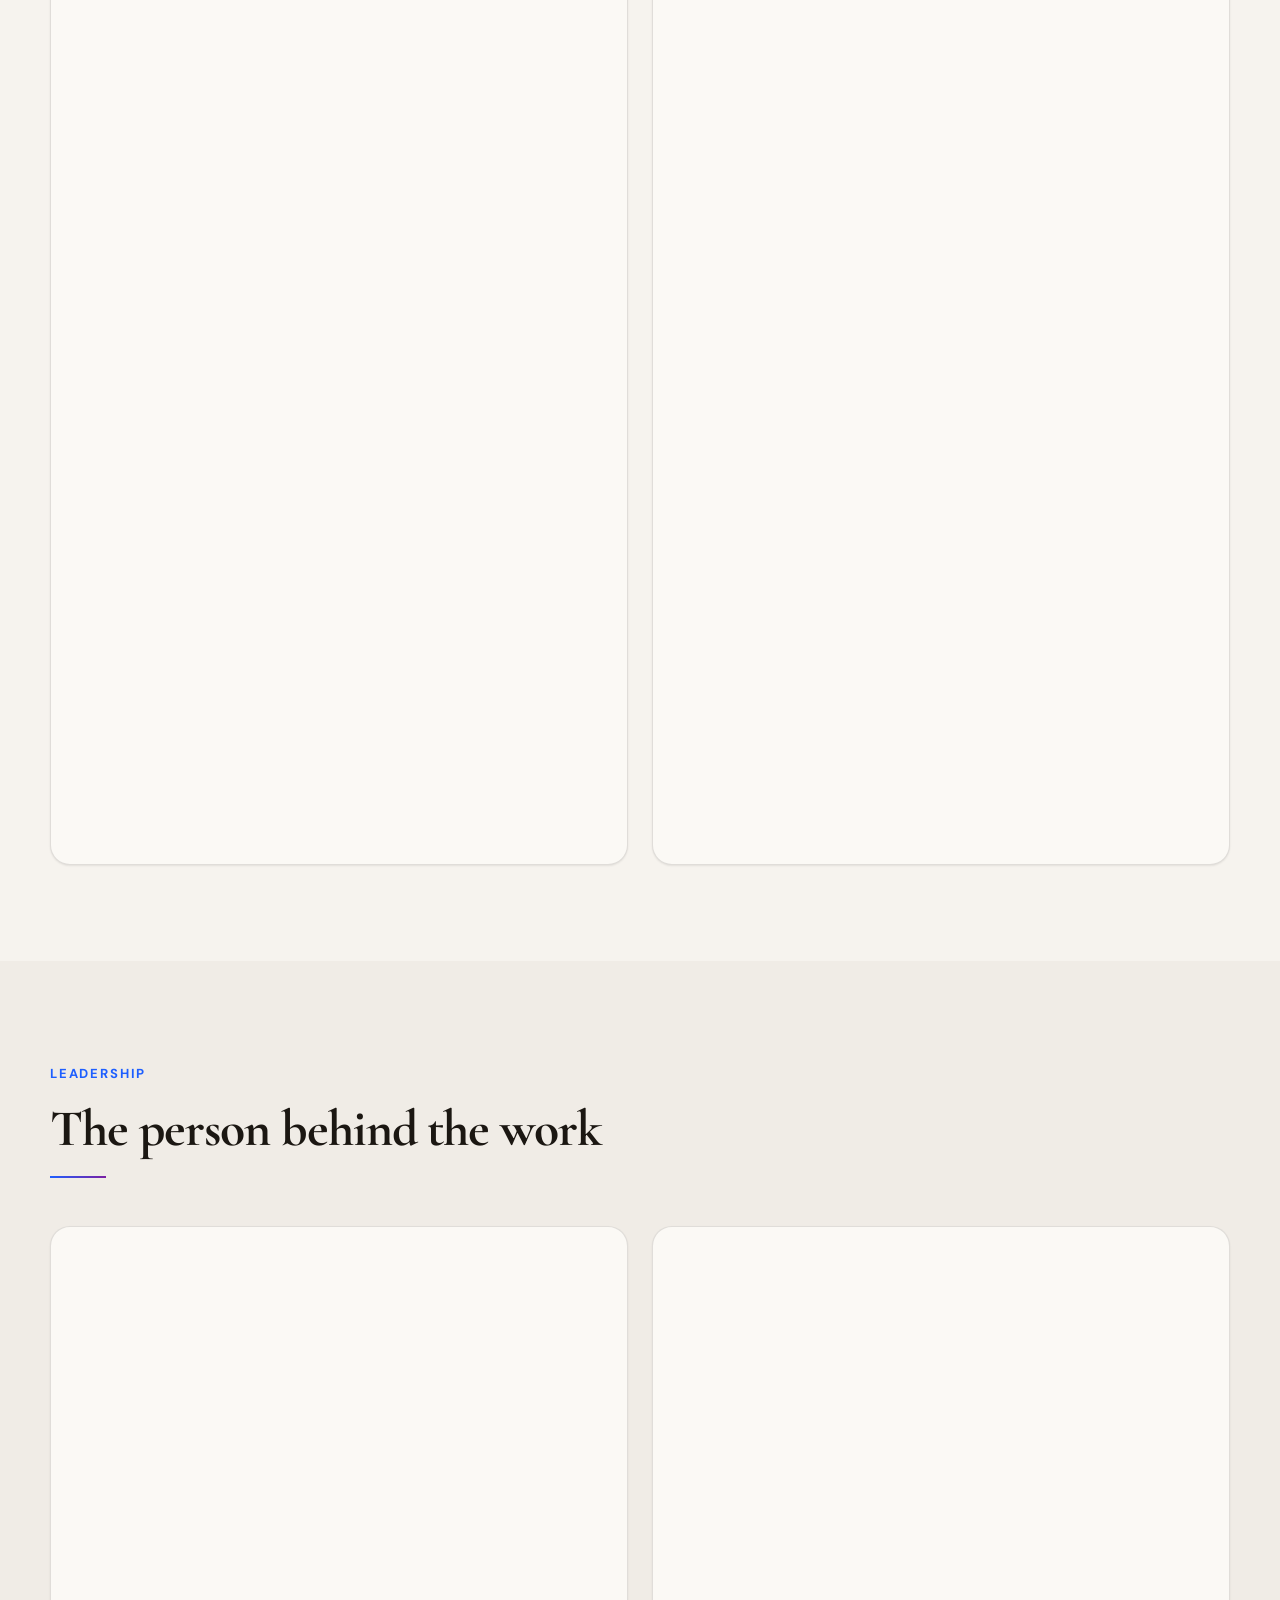
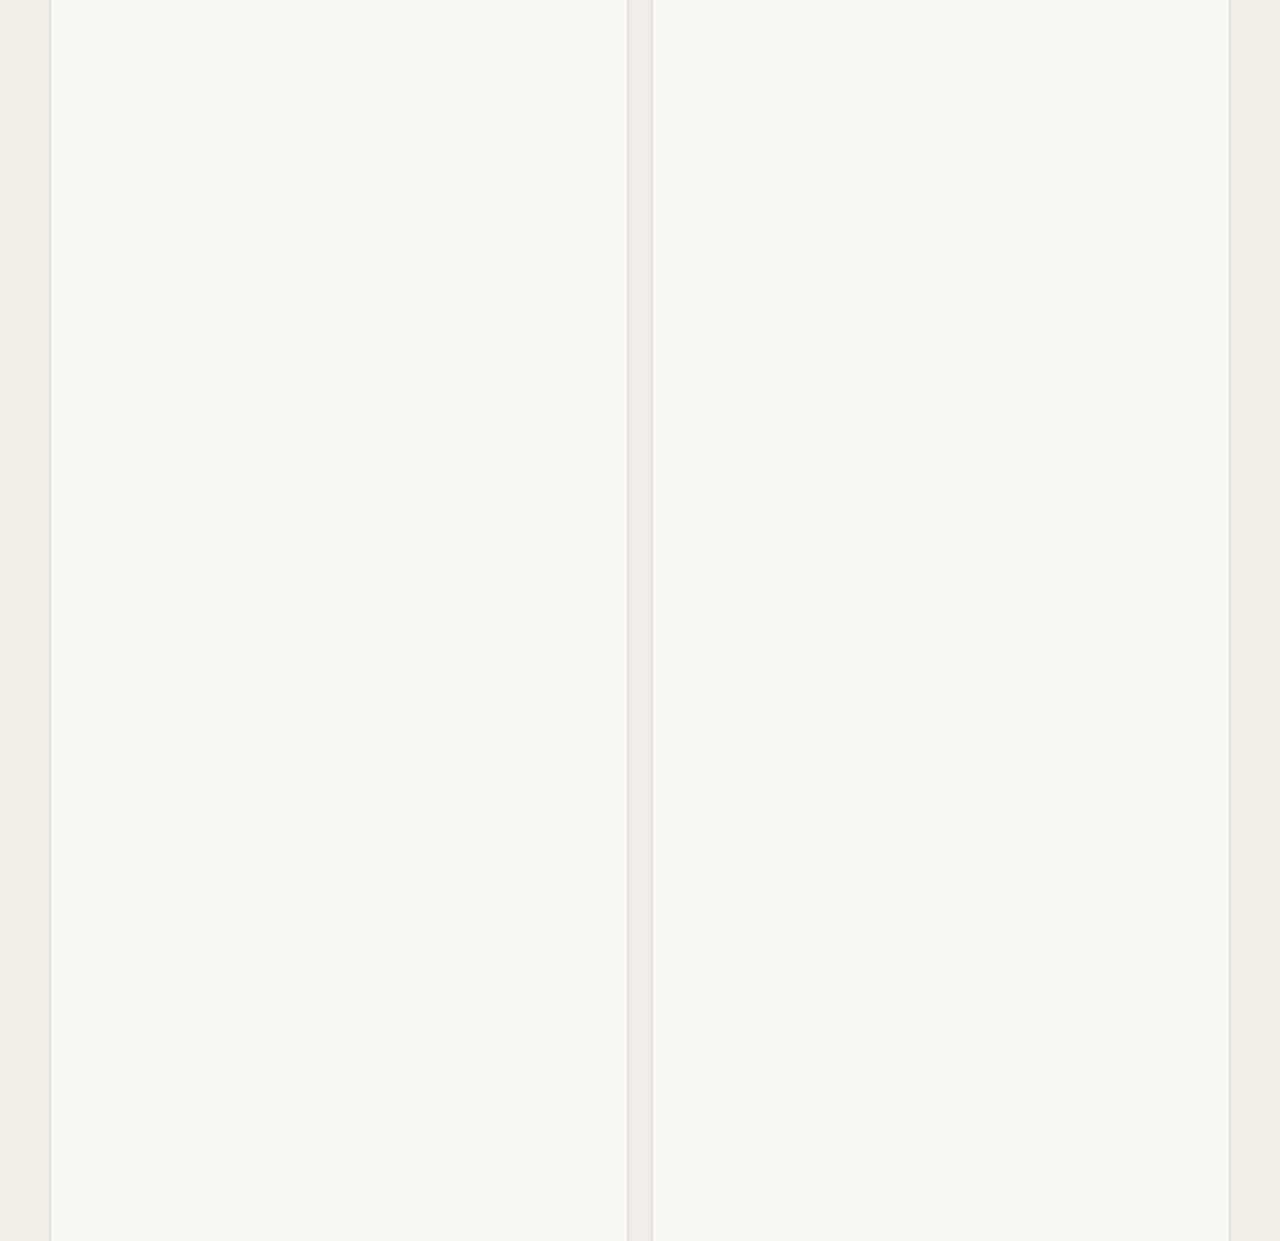
==== commit 7d9f7670: "Update about.html" ====
--- a/about.html
+++ b/about.html
@@ -3,6 +3,15 @@
 <head>
   <meta charset="UTF-8">
   <meta name="viewport" content="width=device-width, initial-scale=1.0">
+
+  <!-- Google Analytics GA4 -->
+<script async src="https://www.googletagmanager.com/gtag/js?id=G-T5VBQ62VZ2"></script>
+<script>
+  window.dataLayer = window.dataLayer || [];
+  function gtag(){dataLayer.push(arguments);}
+  gtag('js', new Date());
+  gtag('config', 'G-T5VBQ62VZ2');
+</script>
   <title>About — tGS Creative Works</title>
   <meta name="description" content="tGS Creative Works is a strategy, management, and media production consultancy built around serious work that deserves serious infrastructure.">
   <link rel="preconnect" href="https://fonts.googleapis.com">
@@ -194,5 +203,14 @@
   </footer>
 
   <script src="business-data.js" defer></script>
+    <!-- Social float buttons -->
+  <div class="social-float" aria-label="Social links">
+    <a href="https://www.instagram.com/tgscr8iv?igsh=Z3hpamx1M292dTJ0&utm_source=qr" target="_blank" rel="noopener noreferrer" class="instagram" aria-label="tGS Creative on Instagram">
+      <svg width="20" height="20" viewBox="0 0 24 24" fill="none" stroke="currentColor" stroke-width="2" stroke-linecap="round" stroke-linejoin="round" aria-hidden="true"><rect x="2" y="2" width="20" height="20" rx="5" ry="5"/><path d="M16 11.37A4 4 0 1 1 12.63 8 4 4 0 0 1 16 11.37z"/><line x1="17.5" y1="6.5" x2="17.51" y2="6.5"/></svg>
+    </a>
+    <a href="https://www.youtube.com/@R3G4L3" target="_blank" rel="noopener noreferrer" class="youtube" aria-label="tGS Creative on YouTube">
+      <svg width="20" height="20" viewBox="0 0 24 24" fill="none" stroke="currentColor" stroke-width="2" stroke-linecap="round" stroke-linejoin="round" aria-hidden="true"><path d="M22.54 6.42a2.78 2.78 0 0 0-1.95-1.96C18.88 4 12 4 12 4s-6.88 0-8.59.46A2.78 2.78 0 0 0 1.46 6.42 29 29 0 0 0 1 12a29 29 0 0 0 .46 5.58 2.78 2.78 0 0 0 1.95 1.95C5.12 20 12 20 12 20s6.88 0 8.59-.47a2.78 2.78 0 0 0 1.95-1.95A29 29 0 0 0 23 12a29 29 0 0 0-.46-5.58z"/><polygon points="9.75 15.02 15.5 12 9.75 8.98 9.75 15.02"/></svg>
+    </a>
+  </div>
 </body>
 </html>
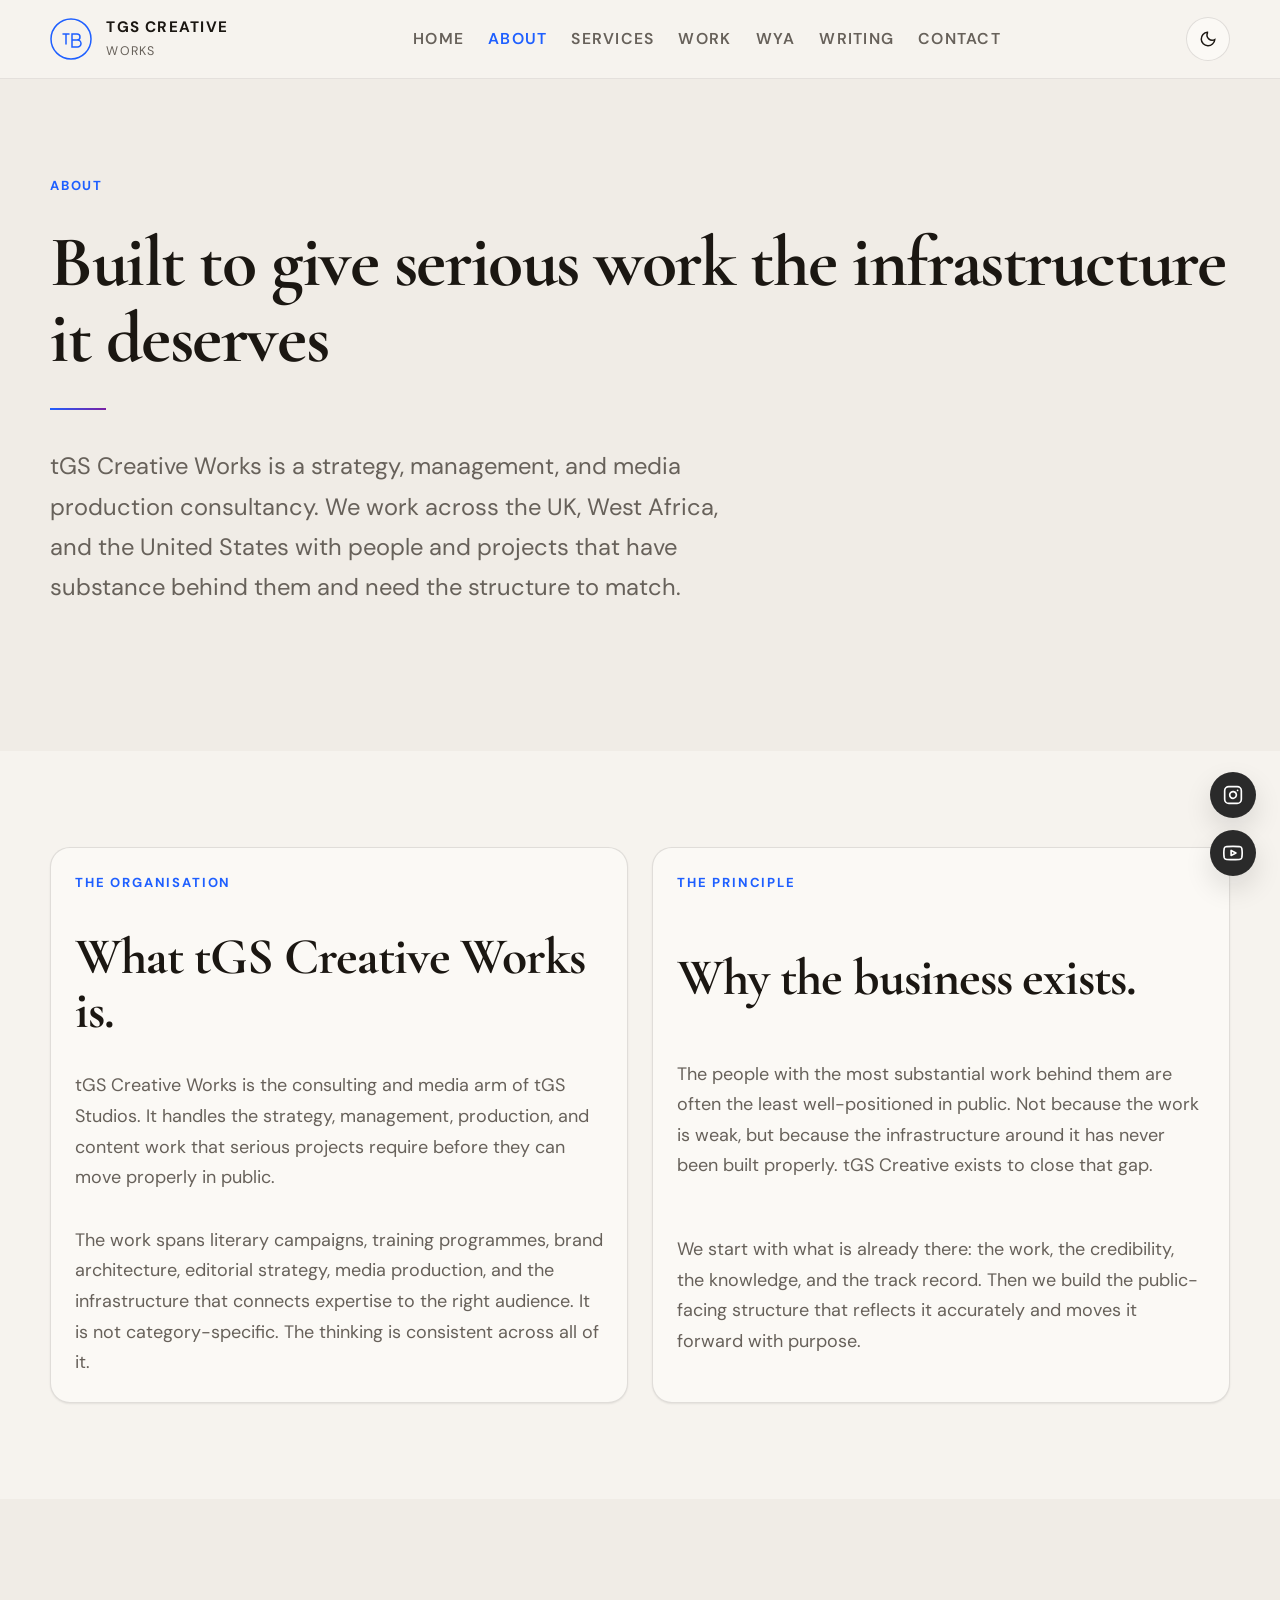
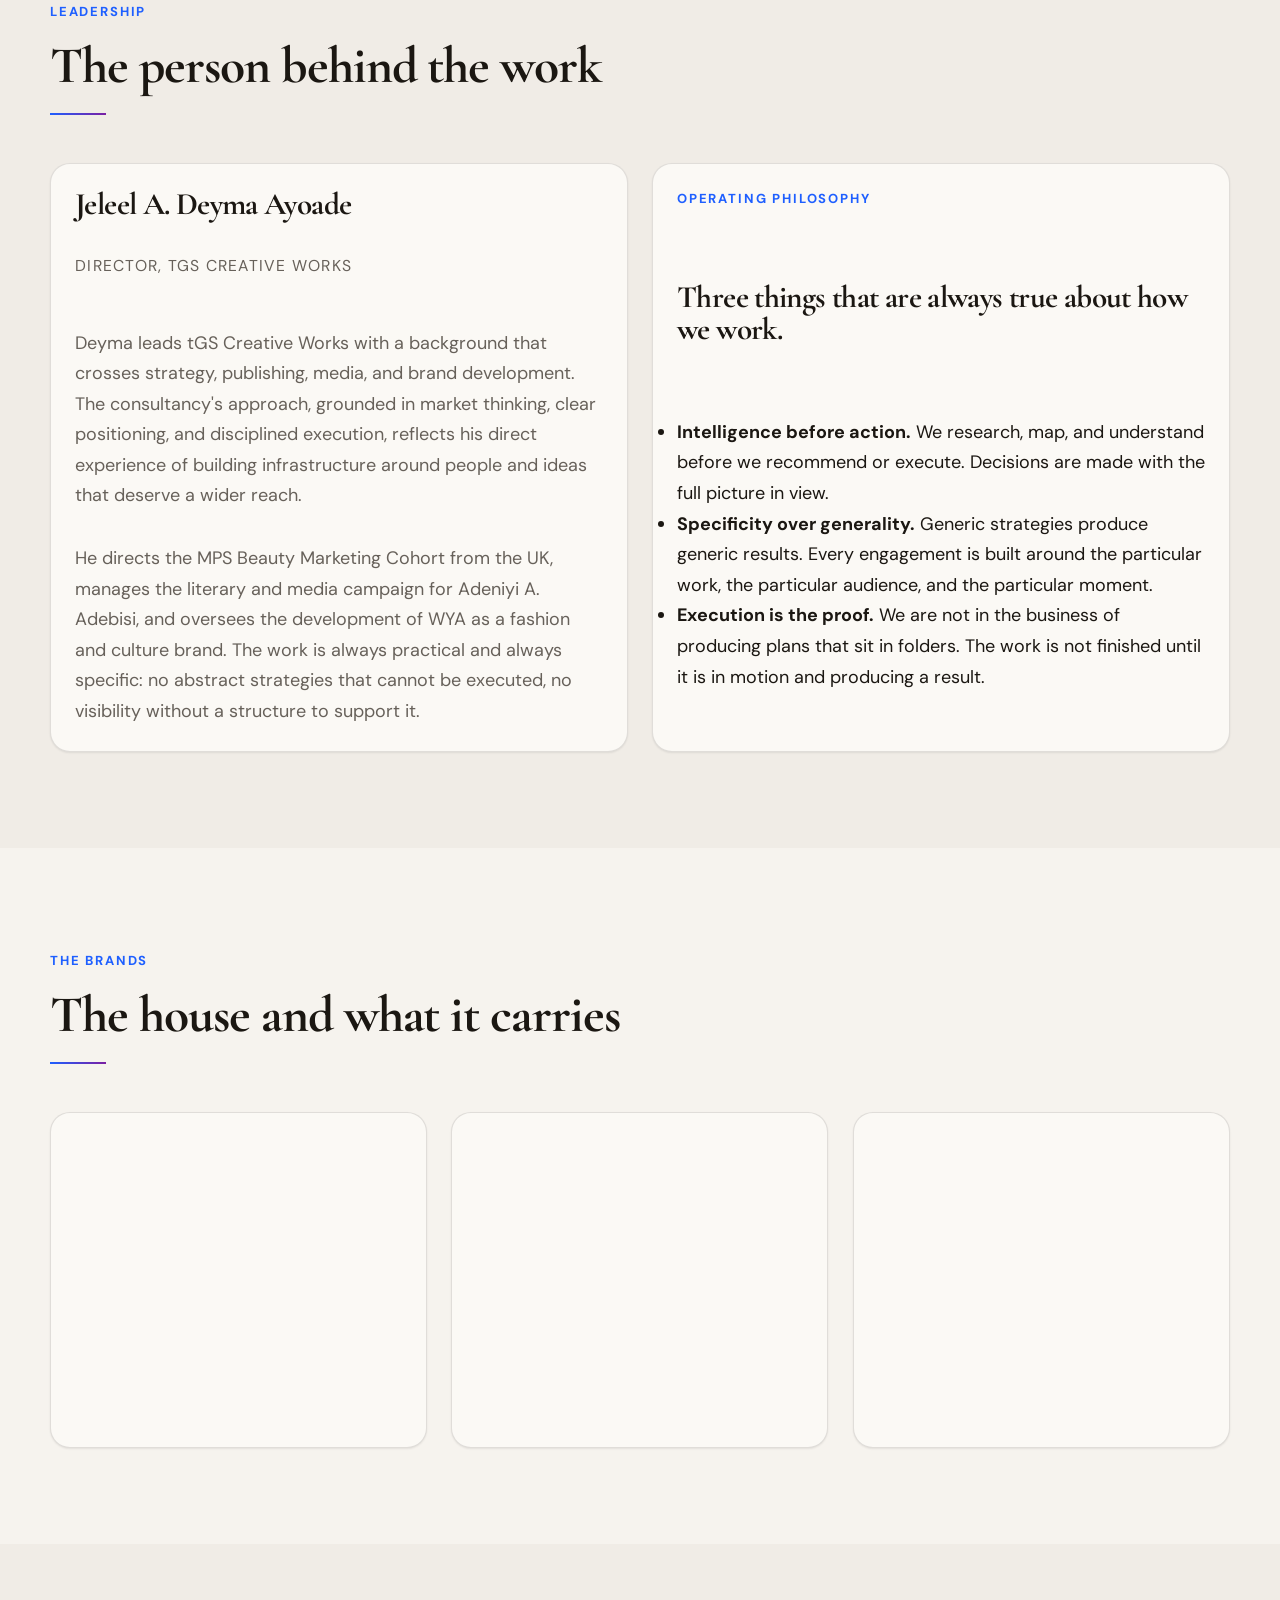
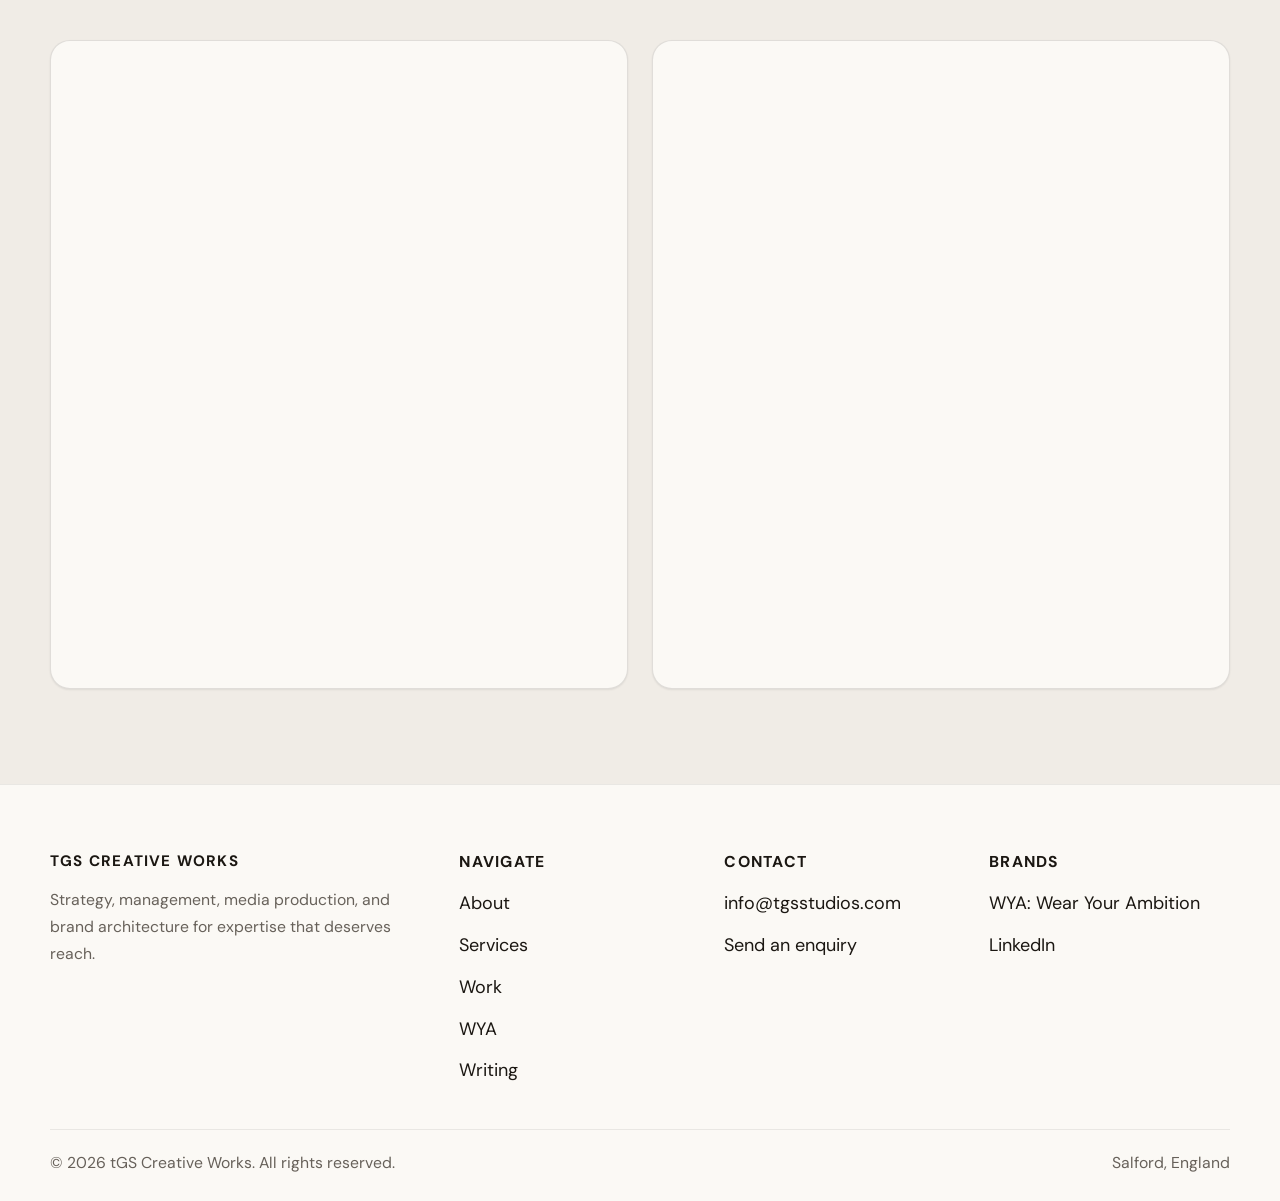
==== commit 1e4ebdfa: "Update about.html" ====
--- a/about.html
+++ b/about.html
@@ -3,7 +3,6 @@
 <head>
   <meta charset="UTF-8">
   <meta name="viewport" content="width=device-width, initial-scale=1.0">
-
   <!-- Google Analytics GA4 -->
 <script async src="https://www.googletagmanager.com/gtag/js?id=G-T5VBQ62VZ2"></script>
 <script>
@@ -12,6 +11,7 @@
   gtag('js', new Date());
   gtag('config', 'G-T5VBQ62VZ2');
 </script>
+  
   <title>About — tGS Creative Works</title>
   <meta name="description" content="tGS Creative Works is a strategy, management, and media production consultancy built around serious work that deserves serious infrastructure.">
   <link rel="preconnect" href="https://fonts.googleapis.com">
--- a/responsive.css
+++ b/responsive.css
@@ -1,3 +1,9 @@
+/* ============================================================
+   tGS Creative Works — Responsive CSS
+   Companion to style.css — breakpoints and content-visibility
+   ============================================================ */
+
+/* Performance: content-visibility for off-screen sections */
 .hero-copy,
 .section-head,
 .split-copy,
@@ -12,13 +18,252 @@
   contain-intrinsic-size: 1px 500px;
 }
 
+/* ============================================================
+   LARGE — min-width: 1200px
+   ============================================================ */
 @media (min-width: 1200px) {
-  .hero-inner { min-height: 68vh; }
-}
-
+  .hero-inner {
+    min-height: 68vh;
+  }
+}
+
+/* ============================================================
+   TABLET — max-width: 980px
+   ============================================================ */
+@media (max-width: 980px) {
+  .hero-inner,
+  .service-top,
+  .newsletter,
+  .cards-2,
+  .work-grid,
+  .contact-grid,
+  .dual-grid,
+  .brand-grid,
+  .service-grid,
+  .footer-grid,
+  .posts-grid,
+  .values-grid,
+  .cards-3,
+  .manifesto-grid,
+  .metrics-grid,
+  .case-results,
+  .form-grid .two,
+  .practice-grid {
+    grid-template-columns: 1fr;
+  }
+
+  .footer-grid {
+    gap: var(--space-8);
+  }
+
+  .cta-band {
+    flex-direction: column;
+    align-items: flex-start;
+  }
+
+  .work-grid {
+    gap: var(--space-8);
+  }
+
+  .cards-3 {
+    gap: var(--space-6);
+  }
+
+  .hero-card {
+    margin-top: var(--space-8);
+  }
+}
+
+/* ============================================================
+   MOBILE — max-width: 760px
+   ============================================================ */
+@media (max-width: 760px) {
+  .menu-toggle {
+    display: inline-flex;
+  }
+
+  .main-nav {
+    position: absolute;
+    left: 1rem;
+    right: 1rem;
+    top: calc(100% + 0.75rem);
+    display: none;
+    flex-direction: column;
+    align-items: stretch;
+    background: var(--color-surface);
+    border: 1px solid var(--color-border);
+    border-radius: var(--radius-lg);
+    padding: var(--space-4);
+    box-shadow: var(--shadow-lg);
+    z-index: 50;
+  }
+
+  .main-nav.is-open {
+    display: flex;
+  }
+
+  .nav-row {
+    margin-left: auto;
+  }
+
+  .hide-mobile {
+    display: none;
+  }
+
+  h1 {
+    font-size: clamp(2.5rem, 11vw, 4rem);
+  }
+
+  .hero-card,
+  .card,
+  .panel,
+  .case-panel,
+  .contact-card,
+  .post-card,
+  .brand-card,
+  .service-block,
+  .manifesto-item,
+  .newsletter,
+  .quote-panel,
+  .info-card,
+  .callout,
+  .season-card,
+  .practice-card {
+    padding: var(--space-5);
+  }
+
+  .newsletter-form {
+    grid-template-columns: 1fr;
+  }
+
+  .seasons-grid {
+    grid-template-columns: 1fr;
+  }
+
+  .section-head {
+    text-align: left;
+  }
+
+  .divider {
+    margin-left: 0;
+  }
+
+  .metric-number {
+    font-size: clamp(2.5rem, 10vw, 3.5rem);
+  }
+
+  .footer-base {
+    flex-direction: column;
+    align-items: flex-start;
+    gap: var(--space-2);
+  }
+}
+
+/* ============================================================
+   SMALL MOBILE — max-width: 540px
+   ============================================================ */
 @media (max-width: 540px) {
-  .btn-row { width: 100%; }
-  .btn { width: 100%; }
-  .stat-grid { grid-template-columns: 1fr; }
-  .nav-shell { min-height: 72px; }
-}
+  .btn-row {
+    width: 100%;
+    flex-direction: column;
+  }
+
+  .btn {
+    width: 100%;
+    text-align: center;
+  }
+
+  .stat-grid {
+    grid-template-columns: 1fr;
+  }
+
+  .nav-shell {
+    min-height: 72px;
+  }
+
+  .tag-row {
+    flex-wrap: wrap;
+    gap: var(--space-2);
+  }
+
+  .metrics-grid {
+    grid-template-columns: repeat(2, 1fr);
+    gap: var(--space-6);
+  }
+
+  .hero-copy h1 {
+    font-size: clamp(2.2rem, 12vw, 3rem);
+  }
+}
+
+/* ============================================================
+   REDUCED MOTION
+   ============================================================ */
+@media (prefers-reduced-motion: reduce) {
+  html {
+    scroll-behavior: auto;
+  }
+
+  *,
+  *::before,
+  *::after {
+    animation-duration: 0.01ms !important;
+    transition-duration: 0.01ms !important;
+  }
+
+  .reveal {
+    opacity: 1;
+    transform: none;
+  }
+}
+
+/* ============================================================
+   SOCIAL FLOAT BUTTON
+   ============================================================ */
+.social-float {
+  position: fixed;
+  bottom: var(--space-6);
+  right: var(--space-6);
+  display: flex;
+  flex-direction: column;
+  gap: var(--space-3);
+  z-index: 100;
+}
+
+.social-float a {
+  display: flex;
+  align-items: center;
+  justify-content: center;
+  width: 46px;
+  height: 46px;
+  border-radius: var(--radius-full);
+  background: var(--color-depth);
+  color: #fff;
+  box-shadow: var(--shadow-md);
+  transition: transform var(--transition), background var(--transition);
+}
+
+.social-float a:hover {
+  transform: translateY(-3px);
+  background: var(--color-primary);
+}
+
+.social-float a.instagram:hover {
+  background: #E1306C;
+}
+
+.social-float a.youtube:hover {
+  background: #FF0000;
+}
+
+@media (max-width: 540px) {
+  .social-float {
+    bottom: var(--space-4);
+    right: var(--space-4);
+  }
+
+  .social-float a {
+    width: 42px;
+    height: 42px;
+  }
+}
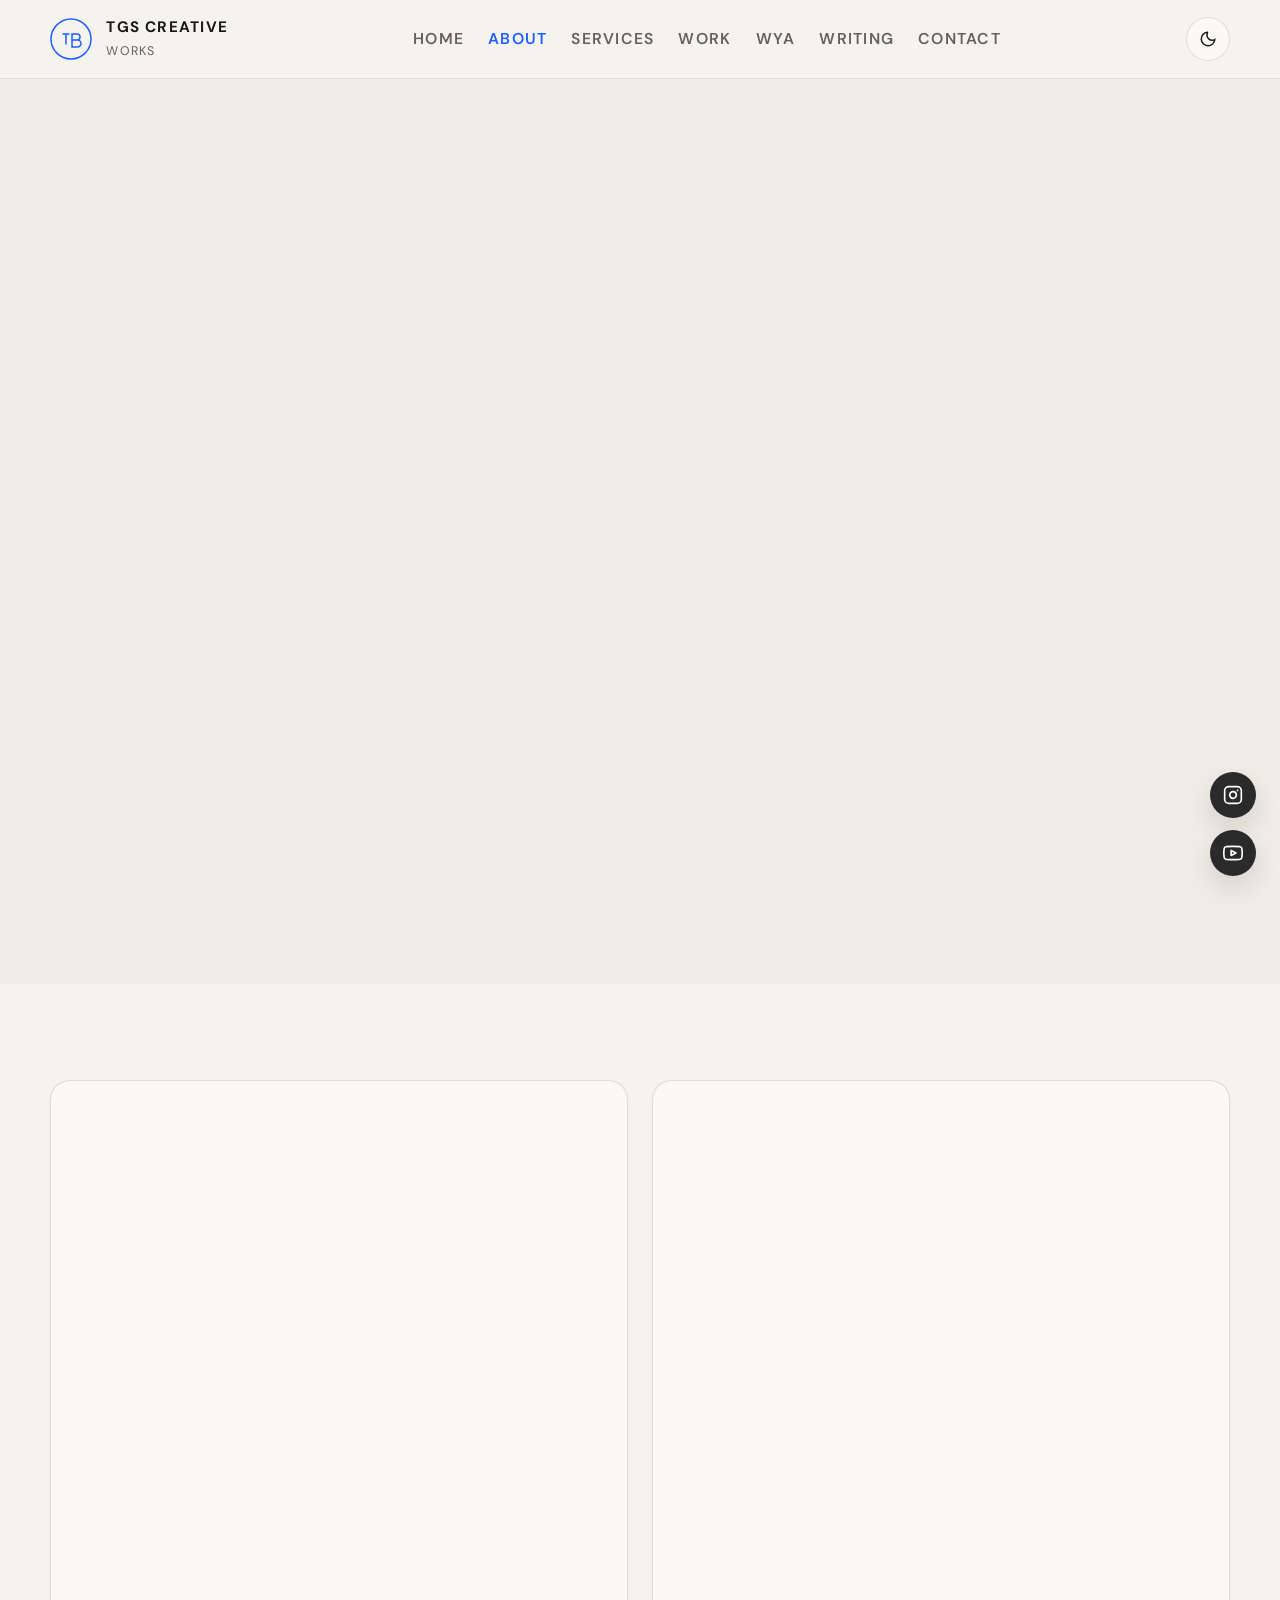
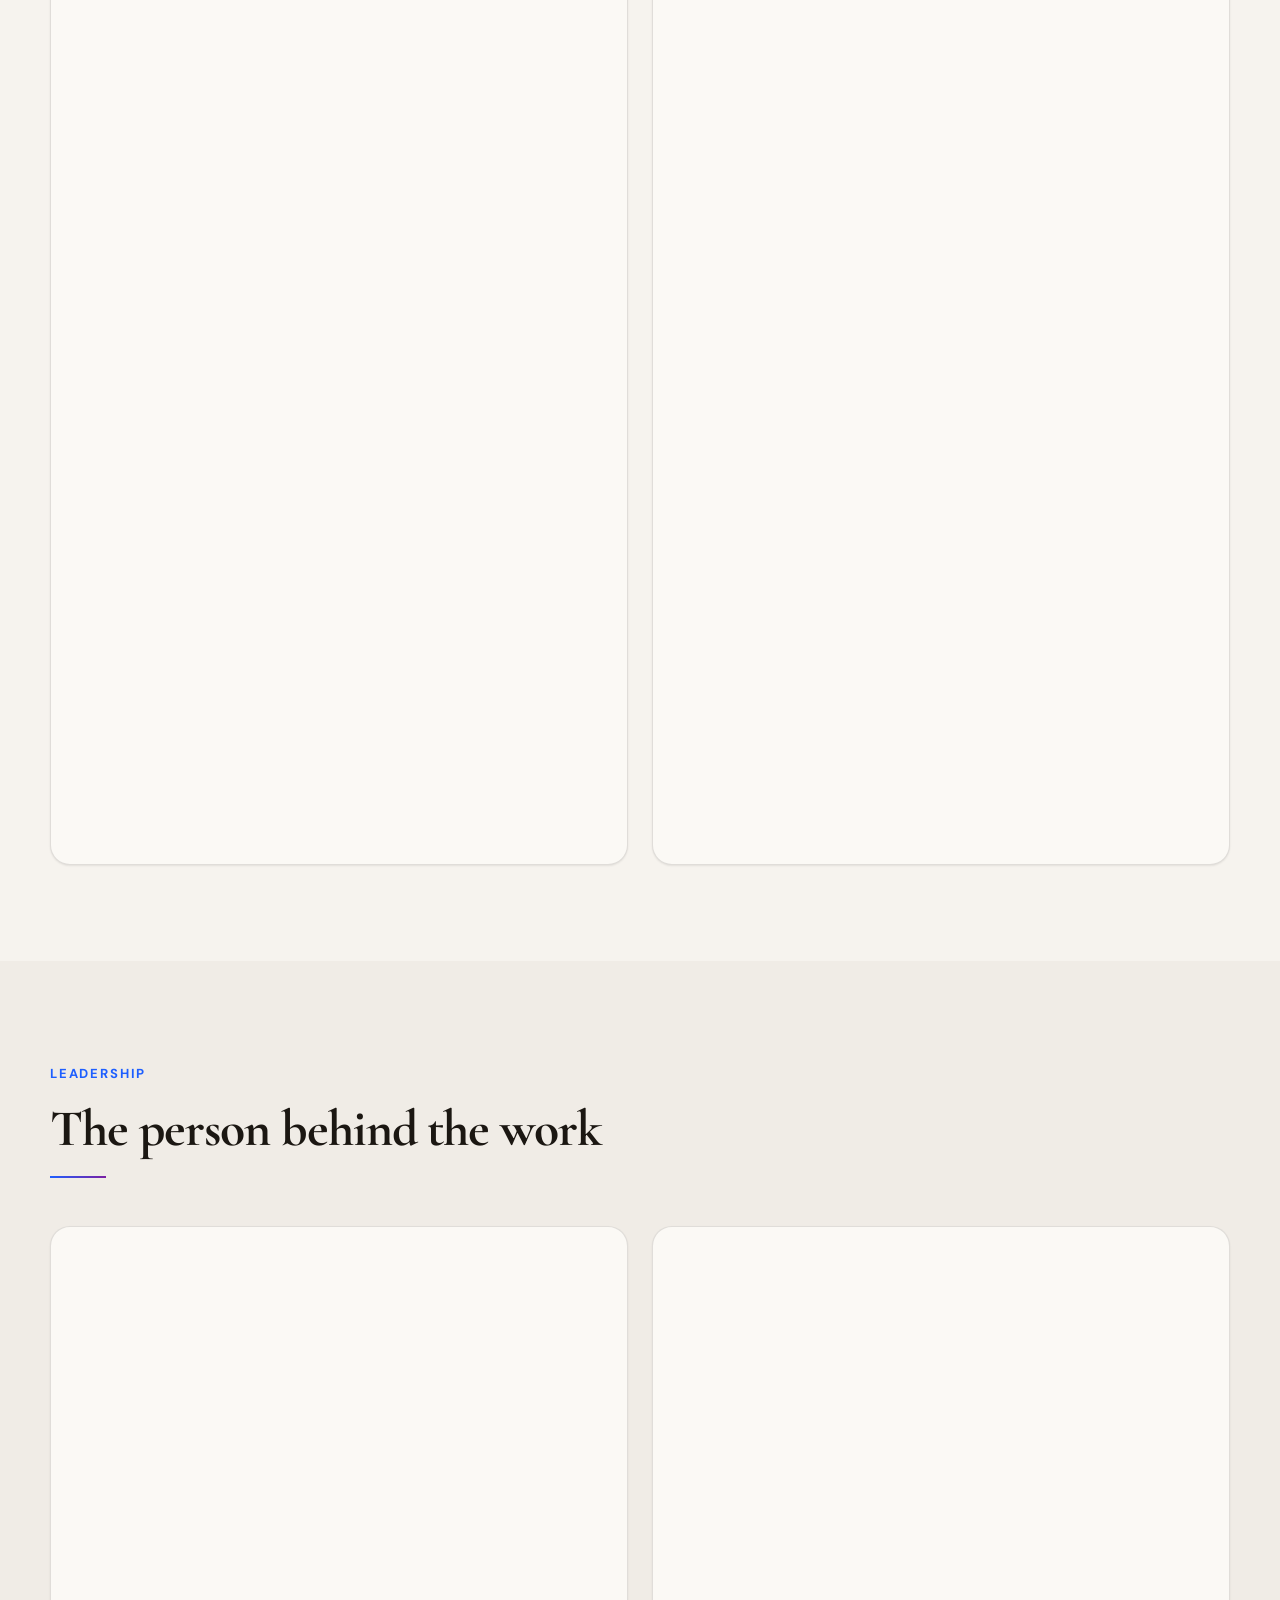
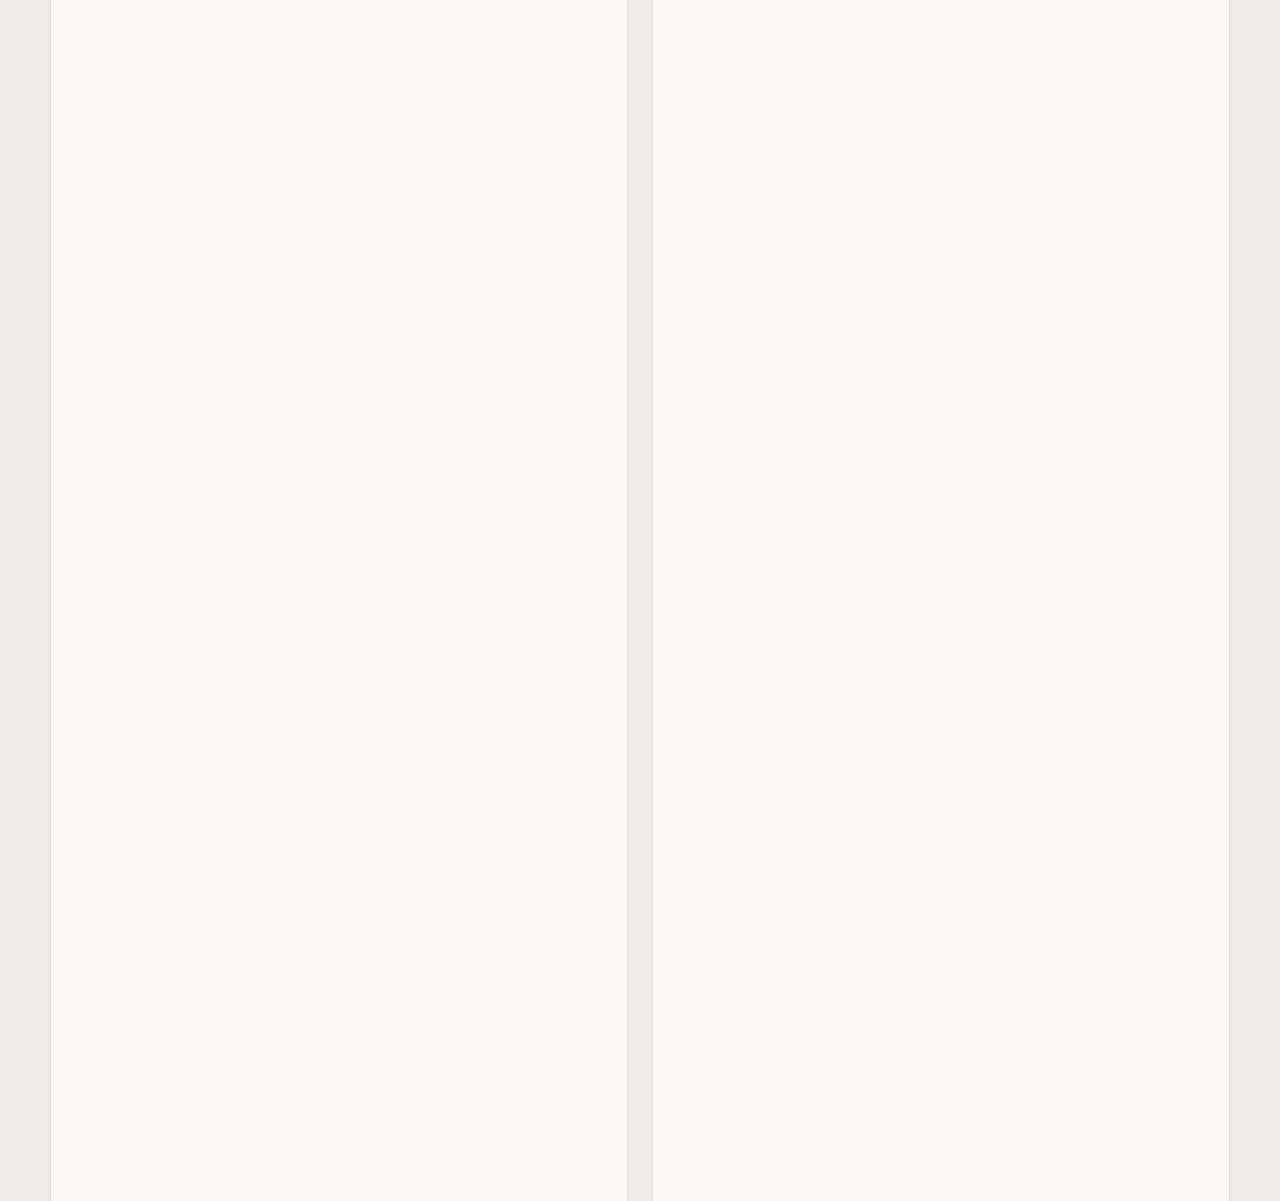
==== commit 81ea7e5f: "Update about.html" ====
--- a/about.html
+++ b/about.html
@@ -11,6 +11,10 @@
   gtag('js', new Date());
   gtag('config', 'G-T5VBQ62VZ2');
 </script>
+  <!-- Favicon -->
+<link rel="icon" type="image/jpeg" href="tsg_1750566657793.jpg">
+<link rel="apple-touch-icon" href="tsg_1750566657793.jpg">
+<meta name="theme-color" content="#1E5FFF">
   
   <title>About — tGS Creative Works</title>
   <meta name="description" content="tGS Creative Works is a strategy, management, and media production consultancy built around serious work that deserves serious infrastructure.">
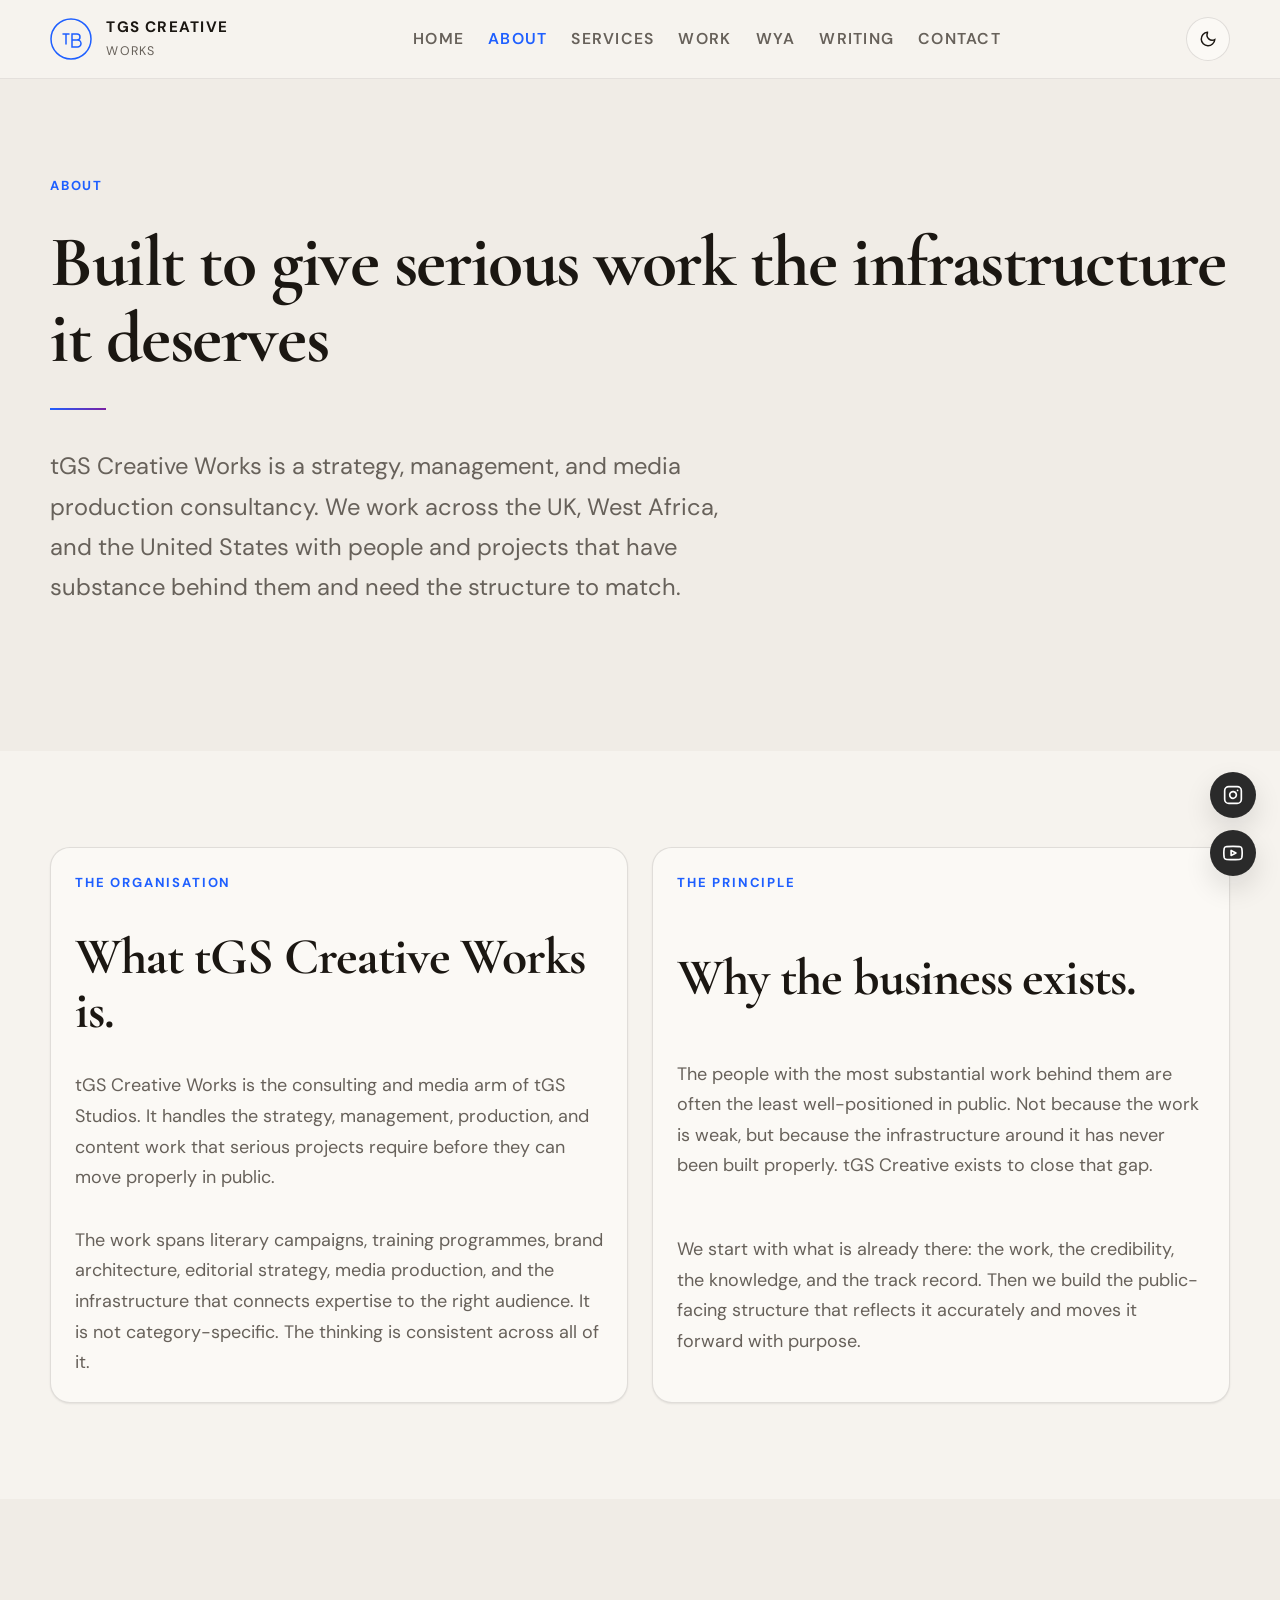
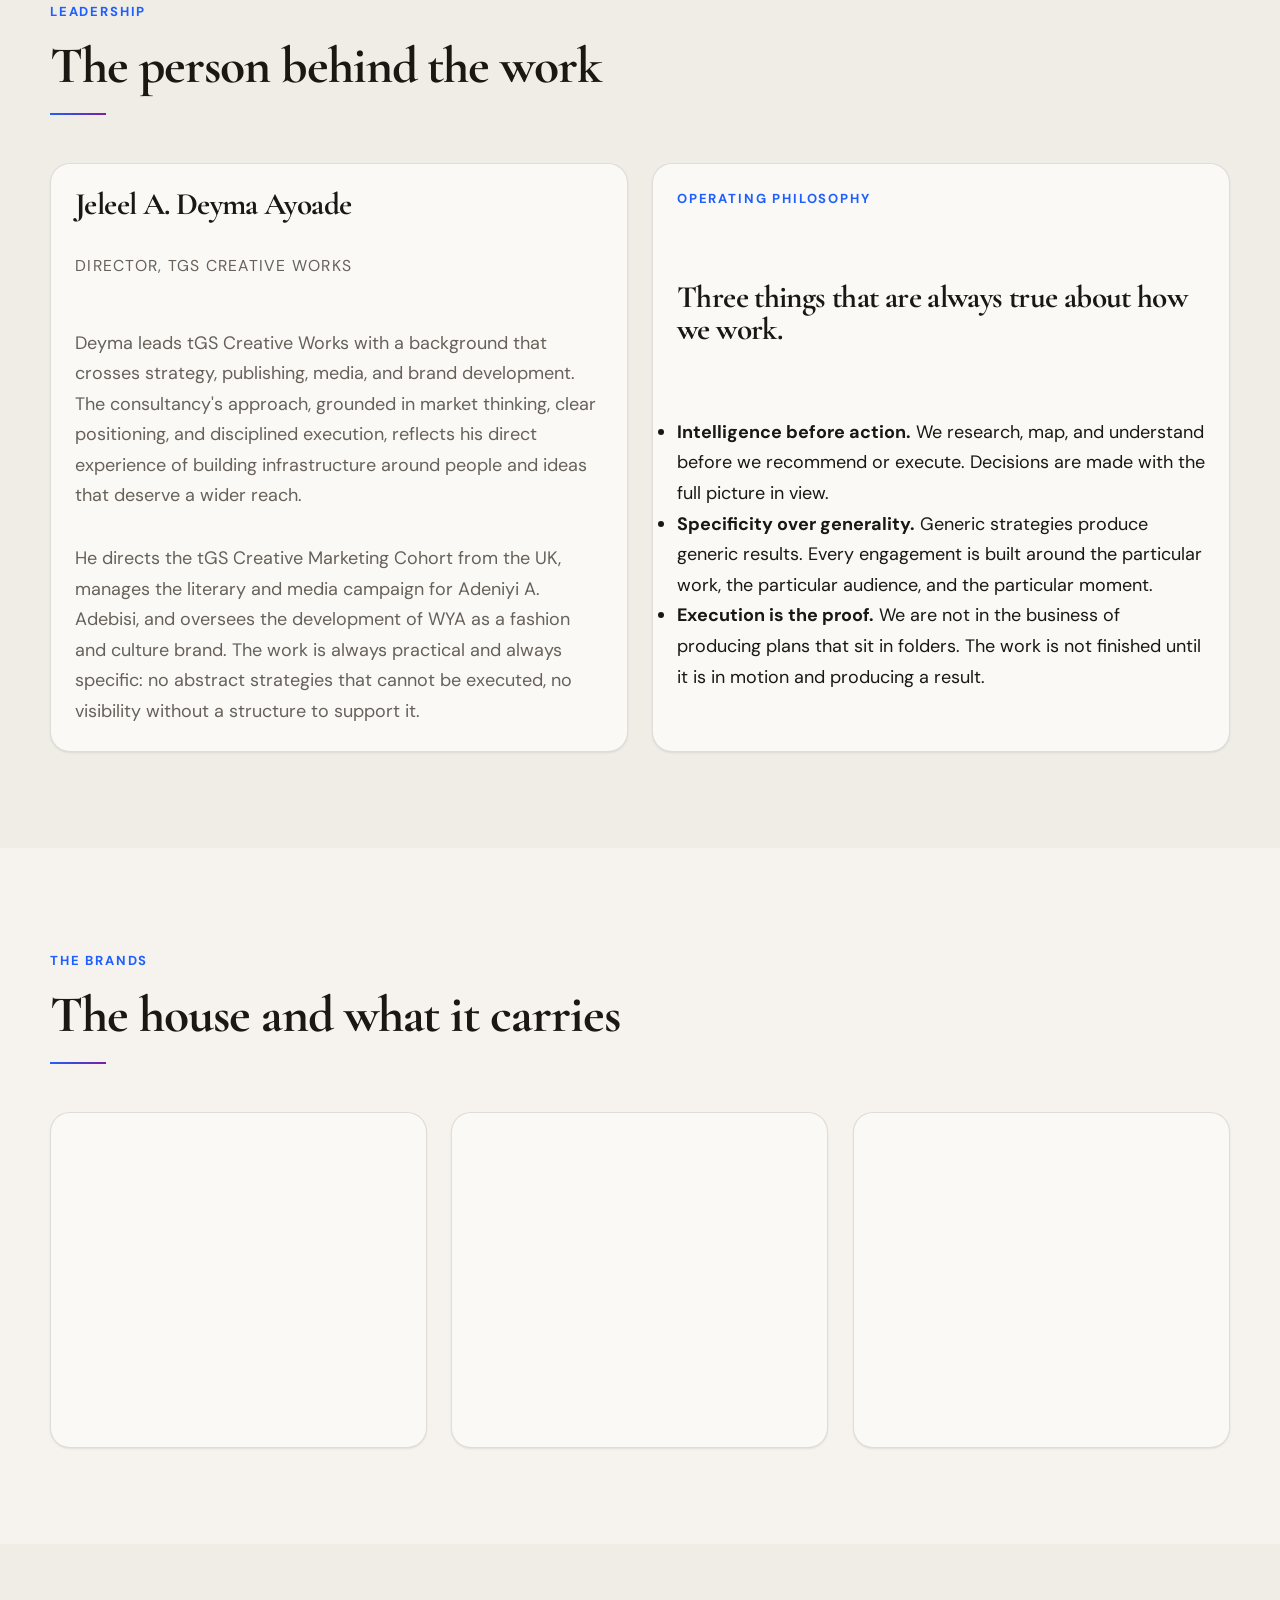
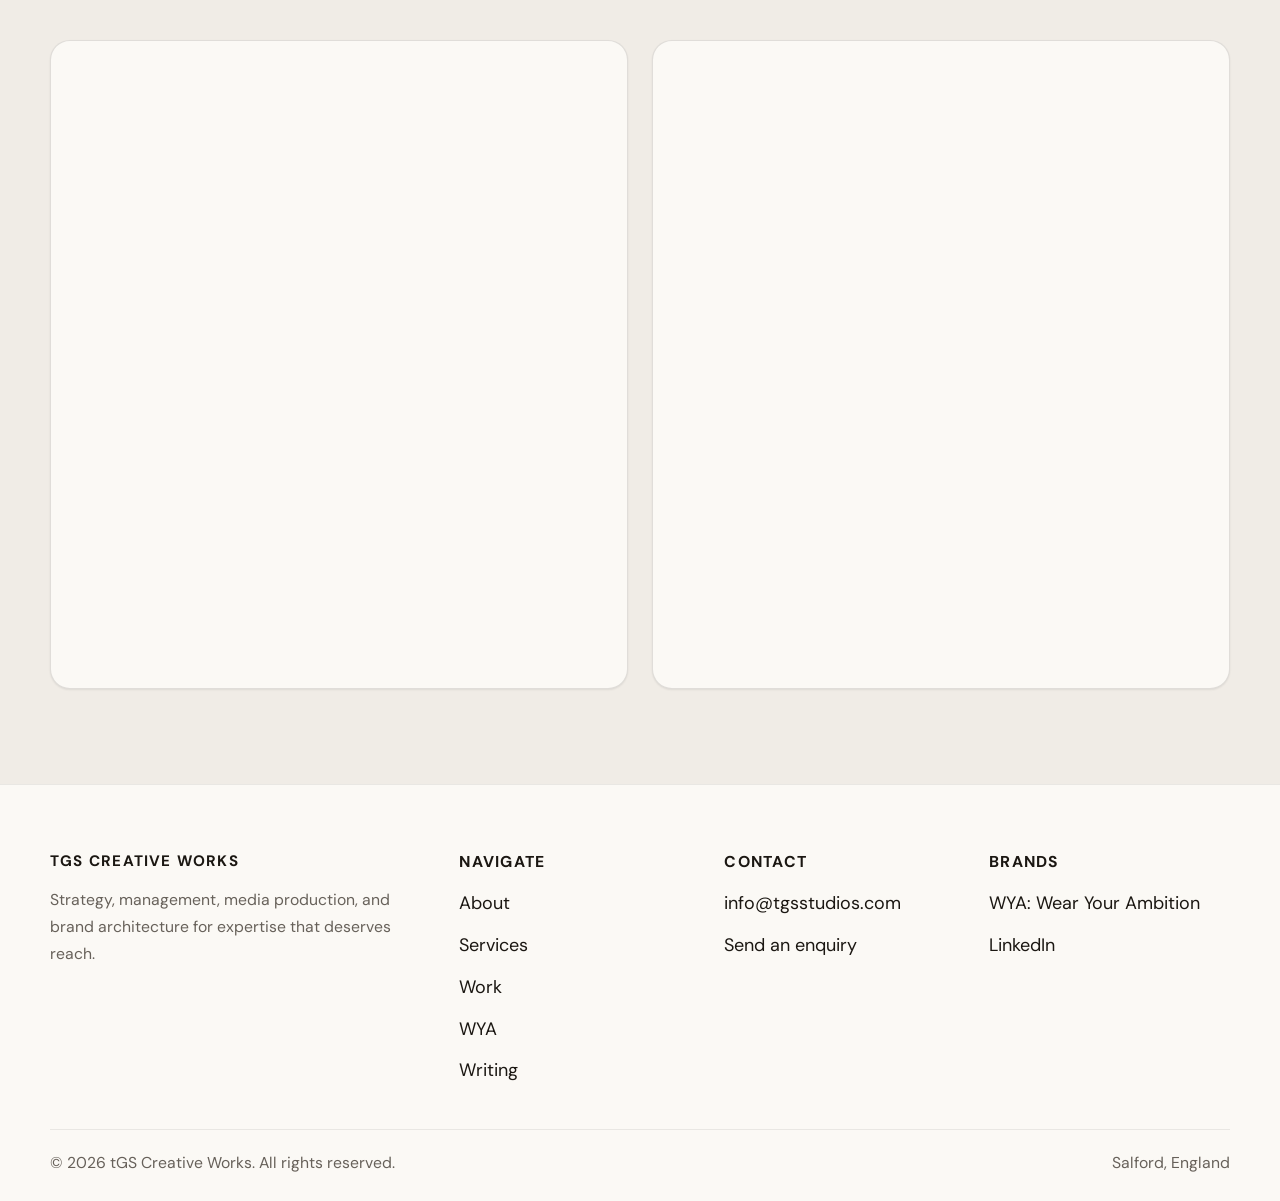
==== commit bb7c05db: "Update about.html" ====
--- a/about.html
+++ b/about.html
@@ -12,8 +12,8 @@
   gtag('config', 'G-T5VBQ62VZ2');
 </script>
   <!-- Favicon -->
-<link rel="icon" type="image/jpeg" href="tsg_1750566657793.jpg">
-<link rel="apple-touch-icon" href="tsg_1750566657793.jpg">
+  <link rel="icon" type="image/x-icon" href="favicon.ico">
+<link rel="apple-touch-icon" sizes="180x180" href="apple-touch-icon.png">
 <meta name="theme-color" content="#1E5FFF">
   
   <title>About — tGS Creative Works</title>
@@ -106,7 +106,7 @@
             <h3>Jeleel A. Deyma Ayoade</h3>
             <p style="font-size:var(--text-sm); color:var(--color-text-muted); text-transform:uppercase; letter-spacing:0.08em; margin-bottom:var(--space-4);">Director, tGS Creative Works</p>
             <p>Deyma leads tGS Creative Works with a background that crosses strategy, publishing, media, and brand development. The consultancy's approach, grounded in market thinking, clear positioning, and disciplined execution, reflects his direct experience of building infrastructure around people and ideas that deserve a wider reach.</p>
-            <p>He directs the MPS Beauty Marketing Cohort from the UK, manages the literary and media campaign for Adeniyi A. Adebisi, and oversees the development of WYA as a fashion and culture brand. The work is always practical and always specific: no abstract strategies that cannot be executed, no visibility without a structure to support it.</p>
+            <p>He directs the tGS Creative Marketing Cohort from the UK, manages the literary and media campaign for Adeniyi A. Adebisi, and oversees the development of WYA as a fashion and culture brand. The work is always practical and always specific: no abstract strategies that cannot be executed, no visibility without a structure to support it.</p>
           </div>
           <div class="case-panel">
             <span class="eyebrow">Operating Philosophy</span>
